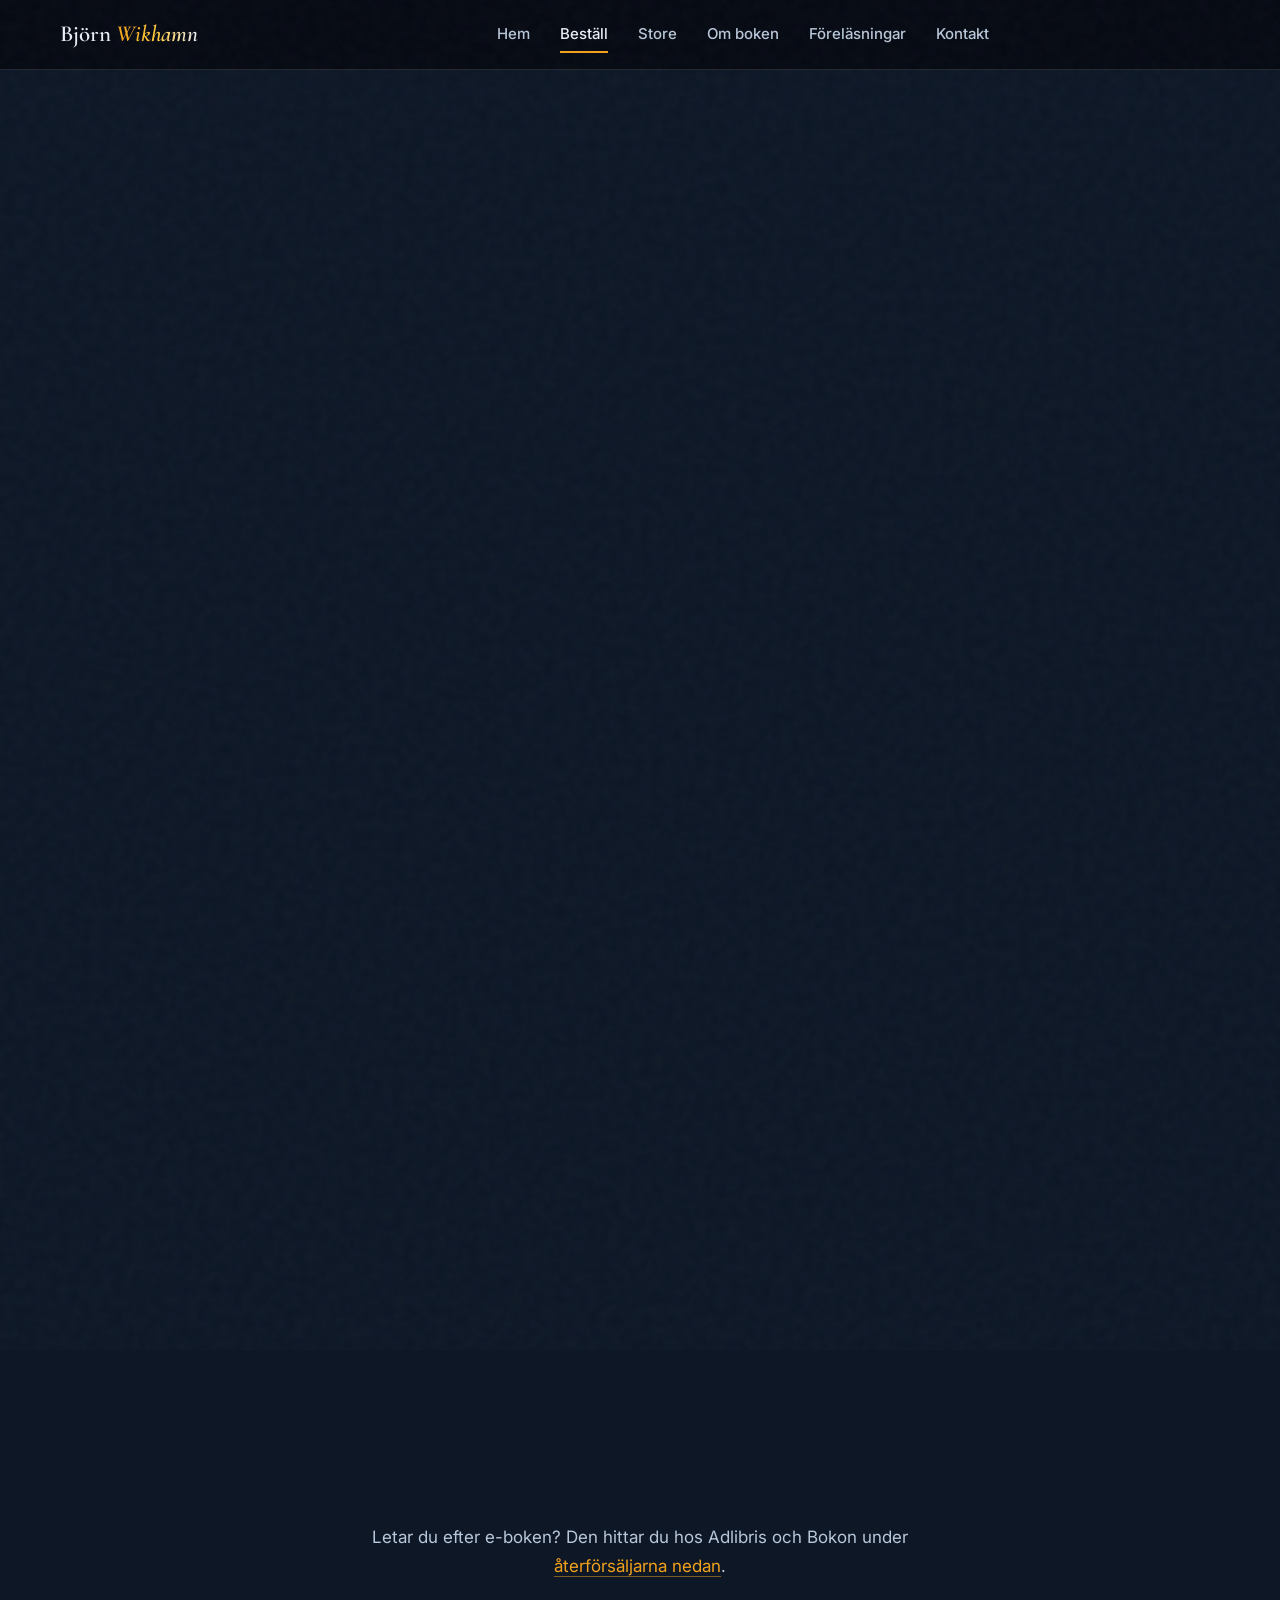
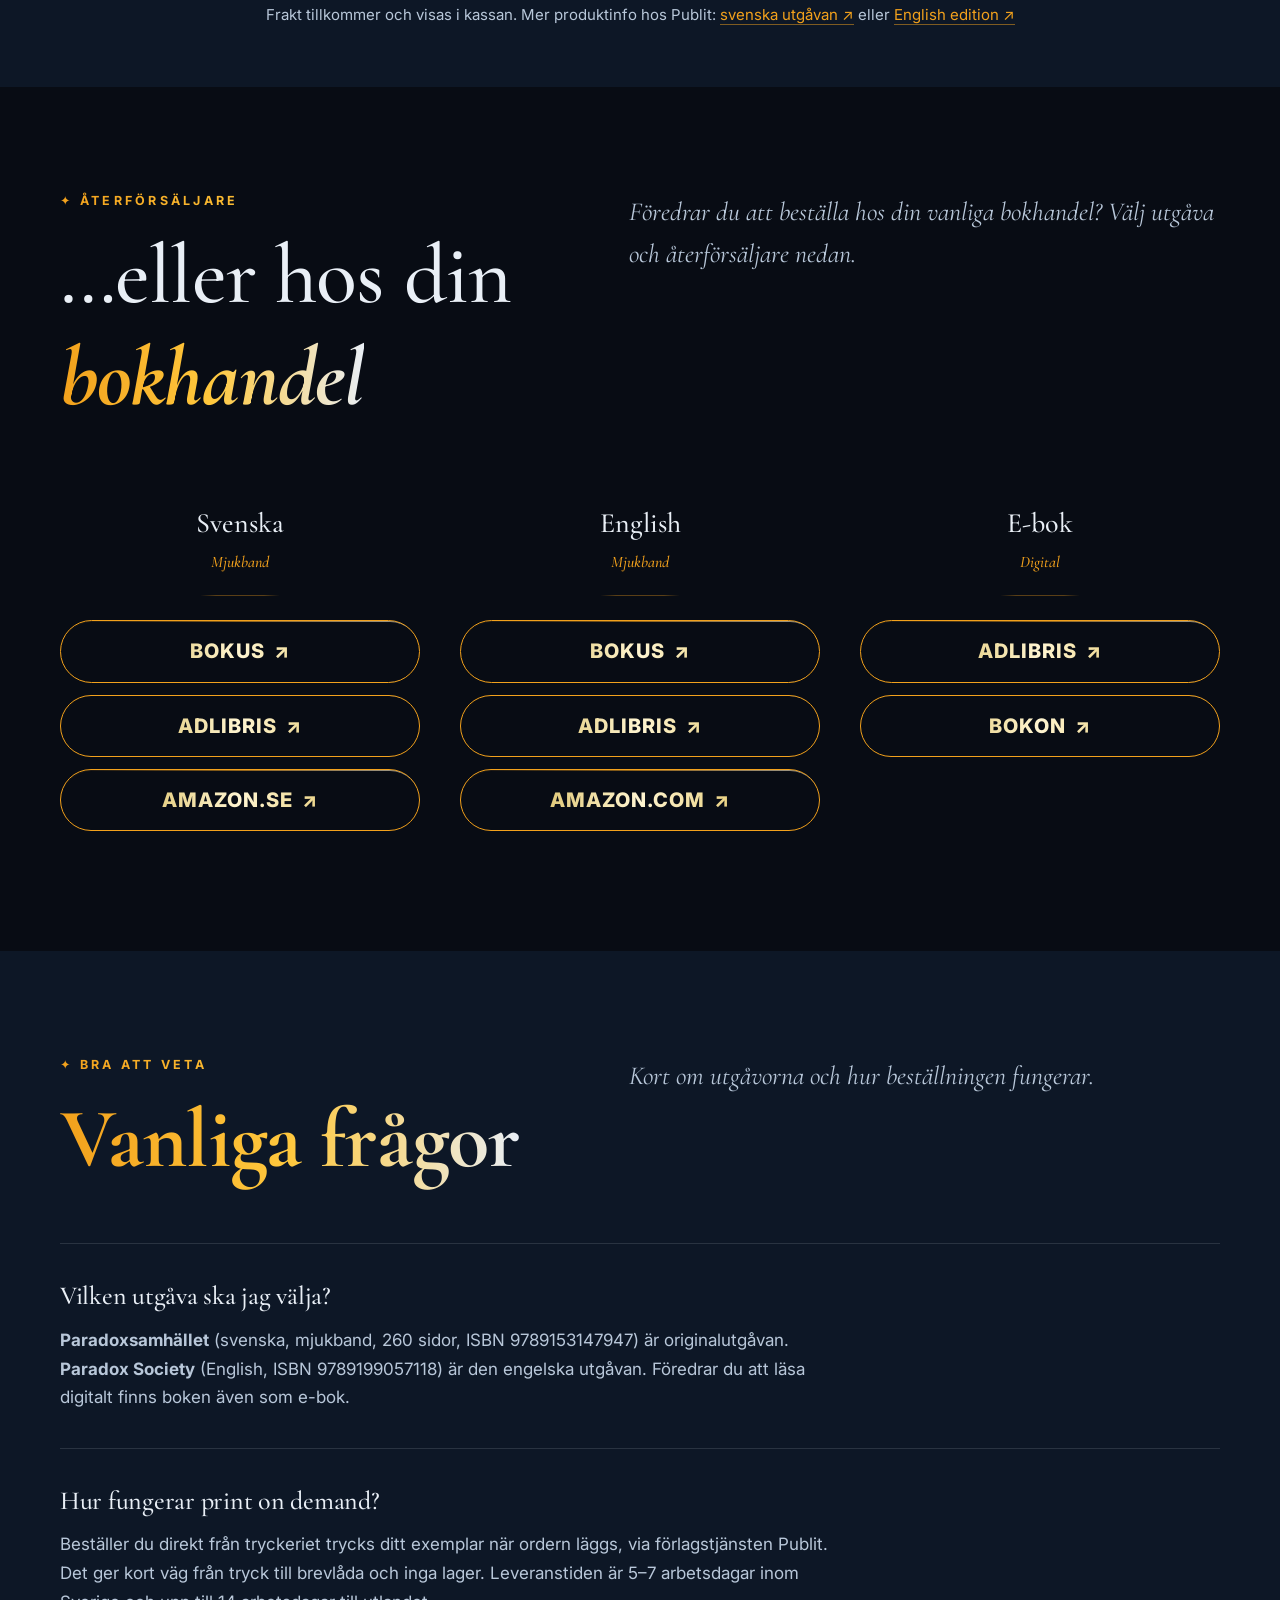
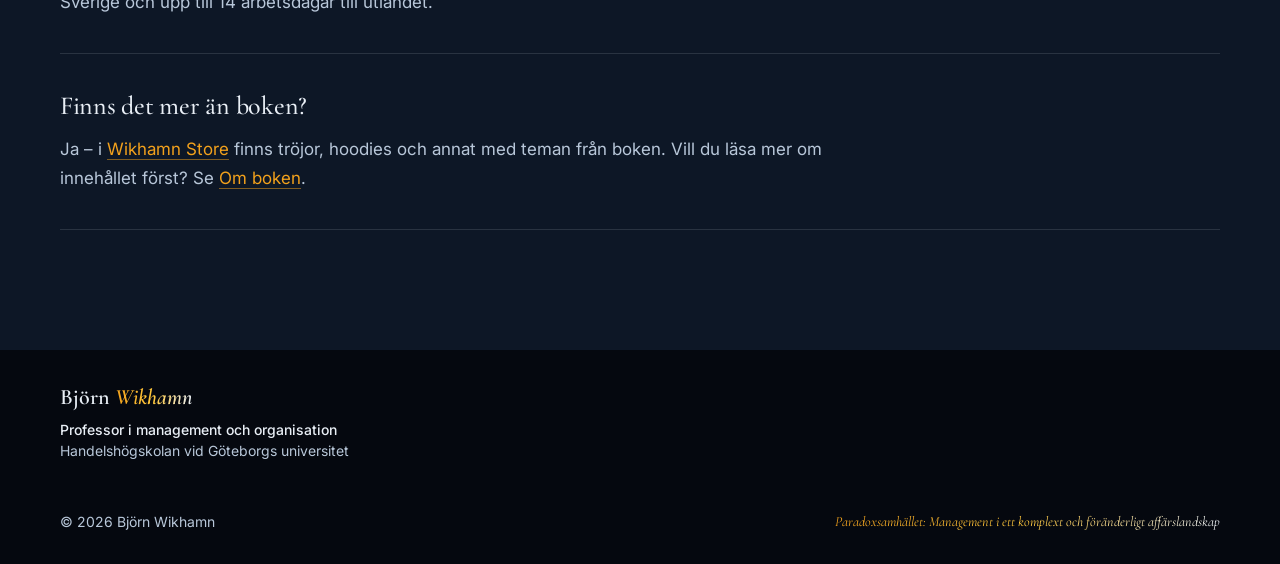
==== bestall/index.html @ 614a76f8 "Lägg till beställningssida med direktköp via Publit Ny sida /bestall/ länkar till Publits kassa för " ====
<!DOCTYPE html>
<html lang="sv">
<head>
<meta charset="UTF-8" />
<meta name="viewport" content="width=device-width, initial-scale=1.0" />
<title>Beställ Paradoxsamhället | Björn Wikhamn</title>
<meta name="description" content="Beställ boken Paradoxsamhället av Björn Wikhamn – direkt från tryckeriet via Publit (print on demand) eller hos Bokus, Adlibris, Amazon och Bokon. Svenska, engelska och e-bok." />
<link rel="canonical" href="https://www.wikhamn.se/bestall/" />

<!-- Open Graph / Facebook -->
<meta property="og:type" content="website" />
<meta property="og:url" content="https://www.wikhamn.se/bestall/" />
<meta property="og:title" content="Beställ Paradoxsamhället — Björn Wikhamn" />
<meta property="og:description" content="Köp boken direkt från tryckeriet eller hos din bokhandel. Svenska, engelska och e-bok." />
<meta property="og:image" content="https://www.wikhamn.se/assets/paradox-cover.jpg" />
<meta property="og:image:alt" content="Omslag till boken Paradoxsamhället av Björn Wikhamn" />

<!-- Twitter -->
<meta name="twitter:card" content="summary_large_image" />
<meta name="twitter:title" content="Beställ Paradoxsamhället — Björn Wikhamn" />
<meta name="twitter:description" content="Köp boken direkt från tryckeriet eller hos din bokhandel." />
<meta name="twitter:image" content="https://www.wikhamn.se/assets/paradox-cover.jpg" />

<link rel="icon" href="../assets/favicon.png" type="image/png" />

<link rel="preconnect" href="https://fonts.googleapis.com" />
<link rel="preconnect" href="https://fonts.gstatic.com" crossorigin />
<link href="https://fonts.googleapis.com/css2?family=Cormorant+Garamond:ital,wght@0,400;0,500;0,600;0,700;1,400;1,500&family=Inter:wght@300;400;500;600;700&family=Playfair+Display:ital,wght@1,500;1,600&display=swap" rel="stylesheet" />
<link rel="stylesheet" href="../style.css" />
<script defer src="https://cloud.umami.is/script.js" data-website-id="0d0568e4-1bd4-48d3-adc8-68556b9bb7c6"></script>
<script type="application/ld+json">
{
  "@context": "https://schema.org",
  "@type": "Book",
  "name": "Paradoxsamhället",
  "alternativeHeadline": "Management i ett komplext och föränderligt affärslandskap",
  "author": { "@type": "Person", "name": "Björn Wikhamn", "url": "https://www.wikhamn.se/" },
  "isbn": "9789153147947",
  "inLanguage": "sv",
  "datePublished": "2025",
  "url": "https://www.wikhamn.se/bestall/",
  "offers": [
    { "@type": "Offer", "url": "https://webshop.publit.com/webshop/5640/9789153147947/paradoxsamhallet-management-i-ett-komplext-och-foranderligt-affarslandskap", "price": "175", "priceCurrency": "SEK", "seller": { "@type": "Organization", "name": "Publit" } },
    { "@type": "Offer", "url": "https://www.bokus.com/bok/9789153147947/paradoxsamhallet-management-i-ett-komplext-och-foranderligt-affarslandskap", "seller": { "@type": "Organization", "name": "Bokus" } },
    { "@type": "Offer", "url": "https://www.adlibris.com/sv/bok/paradoxsamhallet-management-i-ett-komplext-och-foranderligt-affarslandskap-9789153147947", "seller": { "@type": "Organization", "name": "Adlibris" } },
    { "@type": "Offer", "url": "https://www.amazon.se/Paradoxsamh%C3%A4llet-Management-komplext-f%C3%B6r%C3%A4nderligt-aff%C3%A4rslandskap/dp/9153147944", "seller": { "@type": "Organization", "name": "Amazon.se" } }
  ],
  "workExample": {
    "@type": "Book",
    "name": "Paradox Society",
    "isbn": "9789199057118",
    "inLanguage": "en",
    "datePublished": "2025"
  }
}
</script>
</head>
<body>

<nav class="nav">
  <div class="nav-in">
    <a href="/" class="brand">Björn <b>Wikhamn</b></a>
    <div class="menu" id="menu">
      <a href="/">Hem</a>
      <a href="/bestall/" class="active">Beställ</a>
      <a href="https://store.wikhamn.se">Store</a>
      <a href="/#boken">Om boken</a>
      <a href="/#forelasningar">Föreläsningar</a>
      <a href="/#kontakt">Kontakt</a>
    </div>
    <button class="nav-burger" aria-label="Öppna meny"><span></span><span></span><span></span></button>
  </div>
</nav>

<header class="bestall-hero">
  <div class="mouse-glow"></div>
  <div class="wrap">
    <div class="ps-hero-inner">
      <div class="ps-breadcrumb reveal"><a href="/">Hem</a> <span>›</span> <span>Beställ</span></div>
      <h1 class="reveal" style="transition-delay: 0.05s">Beställ <span class="it paradox-effect">Paradoxsamhället</span></h1>
      <p class="lead reveal" style="transition-delay: 0.1s">Boken finns på svenska och engelska, som tryckt bok och e-bok. Beställ direkt från tryckeriet nedan – eller hos din vanliga bokhandel.</p>
    </div>
  </div>
</header>

<section id="publit" class="bestall-publit">
  <div class="mouse-glow"></div>
  <div class="wrap">
    <div class="audience-head reveal">
      <div class="sec-tag">✦ Direkt från tryckeriet</div>
      <h2>Köp <span class="it paradox-effect">direkt</span></h2>
    </div>
    <p class="ps-lead-sub reveal" style="transition-delay: 0.05s">Böckerna trycks vid beställning (print on demand) hos förlagstjänsten Publit. Leverans inom 5–7 arbetsdagar i Sverige, upp till 14 arbetsdagar till utlandet.</p>
    <div class="publit-grid">
      <div class="publit-card reveal" style="transition-delay: 0.1s">
        <img class="publit-cover" src="../assets/paradox-cover-sm.jpg" alt="Omslag till Paradoxsamhället av Björn Wikhamn" loading="lazy" />
        <div class="edition-label">Paradoxsamhället <span>Svenska · Mjukband</span></div>
        <div class="publit-price">175 kr</div>
        <div class="publit-buy">
          <div class="qty-ctrl">
            <span class="qty-label">Antal</span>
            <button type="button" class="qty-btn" data-dir="-1" aria-label="Minska antal">−</button>
            <span class="qty-num" aria-live="polite">1</span>
            <button type="button" class="qty-btn" data-dir="1" aria-label="Öka antal">+</button>
          </div>
          <a class="btn btn-gold publit-checkout" href="https://webshop.publit.com/webshop/5640/checkout?isbn=9789153147947&amount=1" target="_blank" rel="noopener">Köp <span class="ar">↗</span></a>
        </div>
      </div>
      <div class="publit-card reveal" style="transition-delay: 0.15s">
        <img class="publit-cover" src="../assets/paradox-society-cover.jpg" alt="Cover of Paradox Society by Björn Wikhamn" loading="lazy" />
        <div class="edition-label">Paradox Society <span>English · Mjukband</span></div>
        <div class="publit-price">175 kr</div>
        <div class="publit-buy">
          <div class="qty-ctrl">
            <span class="qty-label">Antal</span>
            <button type="button" class="qty-btn" data-dir="-1" aria-label="Minska antal">−</button>
            <span class="qty-num" aria-live="polite">1</span>
            <button type="button" class="qty-btn" data-dir="1" aria-label="Öka antal">+</button>
          </div>
          <a class="btn btn-gold publit-checkout" href="https://webshop.publit.com/webshop/5640/checkout?isbn=9789199057118&amount=1" target="_blank" rel="noopener">Köp <span class="ar">↗</span></a>
        </div>
      </div>
    </div>
    <p class="ps-lead-sub reveal" style="transition-delay: 0.2s; margin: 32px auto 0;">Letar du efter e-boken? Den hittar du hos Adlibris och Bokon under <a href="#store">återförsäljarna nedan</a>.</p>
    <p class="publit-fallback reveal" style="transition-delay: 0.15s">Frakt tillkommer och visas i kassan. Mer produktinfo hos Publit: <a href="https://webshop.publit.com/webshop/5640/9789153147947/paradoxsamhallet-management-i-ett-komplext-och-foranderligt-affarslandskap" target="_blank" rel="noopener">svenska utgåvan ↗</a> eller <a href="https://webshop.publit.com/webshop/5640/9789199057118/paradox-society-management-in-a-complex-and-transformative-business-landscape" target="_blank" rel="noopener">English edition ↗</a></p>
  </div>
</section>

<section id="store" class="store">
  <div class="mouse-glow"></div>
  <div class="wrap">
    <div class="sec-head reveal">
      <div class="sec-title-area">
        <div class="sec-tag">✦ Återförsäljare</div>
        <h2>…eller hos din <span class="it paradox-effect">bokhandel</span></h2>
      </div>
      <div class="copy copy-reveal">
        <p>Föredrar du att beställa hos din vanliga bokhandel? Välj utgåva och återförsäljare nedan.</p>
      </div>
    </div>

    <div class="store-grid">
      <!-- Svenska -->
      <div class="store-col reveal" style="transition-delay: 0.1s">
        <div class="edition-label">Svenska <span>Mjukband</span></div>
        <div class="store-links">
          <a href="https://www.bokus.com/bok/9789153147947/paradoxsamhallet-management-i-ett-komplext-och-foranderligt-affarslandskap" target="_blank" rel="noopener" class="btn btn-ghost">Bokus <span class="ar">↗</span></a>
          <a href="https://www.adlibris.com/sv/bok/paradoxsamhallet-management-i-ett-komplext-och-foranderligt-affarslandskap-9789153147947" target="_blank" rel="noopener" class="btn btn-ghost">Adlibris <span class="ar">↗</span></a>
          <a href="https://www.amazon.se/Paradoxsamh%C3%A4llet-Management-komplext-f%C3%B6r%C3%A4nderligt-aff%C3%A4rslandskap/dp/9153147944" target="_blank" rel="noopener" class="btn btn-ghost">Amazon.se <span class="ar">↗</span></a>
        </div>
      </div>

      <!-- English -->
      <div class="store-col reveal" style="transition-delay: 0.15s">
        <div class="edition-label">English <span>Mjukband</span></div>
        <div class="store-links">
          <a href="https://www.bokus.com/bok/9789199057118/paradox-society-management-in-a-complex-and-transformative-business-landscape" target="_blank" rel="noopener" class="btn btn-ghost">Bokus <span class="ar">↗</span></a>
          <a href="https://www.adlibris.com/sv/bok/paradox-society-management-in-a-complex-and-transformative-business-landscape-9789199057118" target="_blank" rel="noopener" class="btn btn-ghost">Adlibris <span class="ar">↗</span></a>
          <a href="https://www.amazon.com/dp/9199057123" target="_blank" rel="noopener" class="btn btn-ghost">Amazon.com <span class="ar">↗</span></a>
        </div>
      </div>

      <!-- E-bok -->
      <div class="store-col reveal" style="transition-delay: 0.2s">
        <div class="edition-label">E-bok <span>Digital</span></div>
        <div class="store-links">
          <a href="https://www.adlibris.com/sv/bok/paradoxsamhallet-management-i-ett-komplext-och-foranderligt-affarslandskap-9789153147947" target="_blank" rel="noopener" class="btn btn-ghost">Adlibris <span class="ar">↗</span></a>
          <a href="https://bokon.se/ebocker/other/paradoxsamhallet_bjorn-wikhamn/" target="_blank" rel="noopener" class="btn btn-ghost">Bokon <span class="ar">↗</span></a>
        </div>
      </div>
    </div>
  </div>
</section>

<section id="fakta" class="faq bestall-facts">
  <div class="mouse-glow"></div>
  <div class="wrap">
    <div class="sec-head" style="padding-top:0">
      <div class="sec-title-area reveal">
        <div class="sec-tag">✦ Bra att veta</div>
        <h2><span class="paradox-effect">Vanliga frågor</span></h2>
      </div>
      <div class="copy copy-reveal reveal" style="transition-delay: 0.1s"><p>Kort om utgåvorna och hur beställningen fungerar.</p></div>
    </div>
    <div class="faq-list">
      <div class="faq-item reveal" style="transition-delay: 0.05s">
        <h3>Vilken utgåva ska jag välja?</h3>
        <p><strong>Paradoxsamhället</strong> (svenska, mjukband, 260 sidor, ISBN 9789153147947) är originalutgåvan. <strong>Paradox Society</strong> (English, ISBN 9789199057118) är den engelska utgåvan. Föredrar du att läsa digitalt finns boken även som e-bok.</p>
      </div>
      <div class="faq-item reveal" style="transition-delay: 0.1s">
        <h3>Hur fungerar print on demand?</h3>
        <p>Beställer du direkt från tryckeriet trycks ditt exemplar när ordern läggs, via förlagstjänsten Publit. Det ger kort väg från tryck till brevlåda och inga lager. Leveranstiden är 5–7 arbetsdagar inom Sverige och upp till 14 arbetsdagar till utlandet.</p>
      </div>
      <div class="faq-item reveal" style="transition-delay: 0.15s">
        <h3>Finns det mer än boken?</h3>
        <p>Ja – i <a href="https://store.wikhamn.se" target="_blank" rel="noopener">Wikhamn Store</a> finns tröjor, hoodies och annat med teman från boken. Vill du läsa mer om innehållet först? Se <a href="/#boken">Om boken</a>.</p>
      </div>
    </div>
  </div>
</section>

<footer>
  <div class="wrap foot-grid">
    <div class="foot-brand">
      <a href="/" class="brand">Björn <b>Wikhamn</b></a>
      <p>Professor i management och organisation</p>
      <p>Handelshögskolan vid Göteborgs universitet</p>
    </div>
  </div>
  <div class="wrap foot-in">
    <span>© 2026 Björn Wikhamn</span>
    <span class="mid">Paradoxsamhället: Management i ett komplext och föränderligt affärslandskap</span>
  </div>
</footer>
<script src="../script.js"></script>

</body>
</html>
---- style.css ----
:root{
  --bg:#0D1726;
  --bg-2:#13233B;
  --bg-3:#1D3454;
  --cream:#E9EFF6;
  --cream-2:#F1ECDE;
  --muted:#B8C7D9;
  --gold:#F2A11C;
  --amber:#E78A2A;
  --yellow:#FFC83D;
  --line:rgba(233,239,246,.13);
  --serif:"Cormorant Garamond",serif;
  --display:"Playfair Display", serif;
  --sans:"Inter",system-ui,sans-serif;
}
*{margin:0;padding:0;box-sizing:border-box}
html{scroll-behavior:smooth;overflow-x:hidden}
body{background:var(--bg);color:var(--cream);font-family:var(--sans);font-size:18px;line-height:1.62;-webkit-font-smoothing:antialiased;overflow-x:hidden;position:relative;width:100%}

/* Global Grain/Noise Overlay */
body::after {
  content: "";
  position: fixed;
  top: -50%;
  left: -50%;
  width: 200%;
  height: 200%;
  z-index: 9999; /* Ligger över allt annat */
  pointer-events: none; /* Tillåter klick igenom filtret */
  opacity: 0.035; /* Extremt subtilt - justera vid behov */
  background-image: url("data:image/svg+xml,%3Csvg viewBox='0 0 256 256' xmlns='http://www.w3.org/2000/svg'%3E%3Cfilter id='noiseFilter'%3E%3CfeTurbulence type='fractalNoise' baseFrequency='0.65' numOctaves='3' stitchTiles='stitch'/%3E%3C/filter%3E%3Crect width='100%25' height='100%25' filter='url(%23noiseFilter)'/%3E%3C/svg%3E");
  animation: grain-jitter 1s steps(6) infinite;
}

@keyframes grain-jitter {
  0%, 100% { transform: translate(0, 0); }
  10% { transform: translate(-1%, -2%); }
  30% { transform: translate(2%, -1%); }
  50% { transform: translate(-2%, 2%); }
  70% { transform: translate(1%, 1%); }
  90% { transform: translate(-1%, -1%); }
}

img{display:block;max-width:100%;height:auto;image-rendering:-webkit-optimize-contrast}
a{color:inherit;text-decoration:none}
.wrap{max-width:1240px;margin:0 auto;padding:0 40px}
.eyebrow{font-size:12.5px;letter-spacing:.26em;text-transform:uppercase;font-weight:600;color:var(--gold);display:flex;align-items:center;gap:15px;animation:eyebrow-pulse 4s ease-in-out infinite, paradox-shimmer 8s linear infinite;background:linear-gradient(90deg,var(--gold),var(--yellow),var(--cream),var(--yellow),var(--gold));background-size:200% auto;-webkit-background-clip:text;-webkit-text-fill-color:transparent}
.eyebrow::before{content:"";width:38px;height:1.5px;background:var(--gold)}
h1,h2,h3{font-family:var(--serif);font-weight:500;line-height:1.2;letter-spacing:-.01em}
.it{font-style:italic;color:var(--gold);background:linear-gradient(90deg,var(--gold),var(--yellow),var(--cream),var(--yellow),var(--gold));background-size:200% auto;-webkit-background-clip:text;-webkit-text-fill-color:transparent;animation:paradox-shimmer 8s linear infinite}

.nav{position:fixed;top:0;left:0;right:0;z-index:50;background:rgba(5,8,15,0.8);backdrop-filter:blur(16px);border-bottom:1px solid var(--line)}
.nav-in{max-width:1240px;margin:0 auto;padding:16px 40px;display:grid;grid-template-columns:2fr auto 1fr;align-items:center;gap:24px}
.brand{font-family:var(--serif);font-size:23px;font-weight:600;letter-spacing:0;white-space:nowrap;color:var(--cream)}
.brand b{color:var(--gold);font-weight:600;font-style:italic;background:linear-gradient(90deg,var(--gold),var(--yellow),var(--cream),var(--yellow),var(--gold));background-size:200% auto;-webkit-background-clip:text;-webkit-text-fill-color:transparent;animation:paradox-shimmer 8s linear infinite}
.menu{display:flex;gap:30px;font-size:15px;font-weight:500;color:var(--muted)}
.menu a{position:relative;padding:4px 0;transition:color .2s;white-space:nowrap}
.menu a::after{content:"";position:absolute;left:0;bottom:-2px;width:0;height:1.5px;background:var(--gold);transition:width .25s}
.menu a:hover{color:var(--cream)}.menu a:hover::after{width:100%}
.btn{display:inline-flex;align-items:center;gap:9px;font-family:var(--sans);font-weight:600;font-size:15px;border-radius:100px;padding:12px 22px;cursor:pointer;border:1.5px solid transparent;transition:transform .18s,background .2s,color .2s,box-shadow .2s;white-space:nowrap;position:relative}
.btn::after {
  content: "";
  position: absolute;
  inset: -1.5px;
  border-radius: inherit;
  padding: 1.5px;
  background: linear-gradient(90deg, transparent, var(--gold), #FEFCE8, var(--gold), transparent);
  background-size: 200% 100%;
  -webkit-mask: linear-gradient(#fff 0 0) content-box, linear-gradient(#fff 0 0);
  mask: linear-gradient(#fff 0 0) content-box, linear-gradient(#fff 0 0);
  -webkit-mask-composite: xor;
  mask-composite: exclude;
  animation: paradox-shimmer 4s linear infinite;
  pointer-events: none;
  opacity: 0.6;
  transition: opacity 0.3s ease;
}
.btn:hover::after {
  opacity: 1;
  animation: paradox-shimmer 4s linear infinite, border-glow-pulse 2s ease-in-out infinite;
}
.btn .ar{transition:transform .2s}.btn:hover .ar{transform:translate(2px,-2px)}
.btn-gold{background:linear-gradient(90deg, var(--yellow), #FFF5D1, var(--yellow));background-size:200% auto;animation:paradox-shimmer 3s linear infinite;color:#1a1206;box-shadow:0 8px 26px -8px rgba(242,161,28,.55)}
.btn-gold:hover{transform:translateY(-2px)}
.btn-ghost{background:transparent;color:var(--cream);border-color:var(--line)}
.btn-ghost:hover{border-color:var(--gold);color:var(--gold)}
.btn-dark{background:var(--bg);color:var(--cream)}
.btn-dark:hover{background:#000}
.nav .btn{padding:11px 20px}

/* MOUSE EFFECTS */
.mouse-glow {
  position: absolute;
  width: 600px;
  height: 600px;
  background: radial-gradient(circle, rgba(242, 161, 28, 0.12) 0%, rgba(242, 161, 28, 0) 70%);
  border-radius: 50%;
  pointer-events: none;
  z-index: 1;
  filter: blur(40px);
  opacity: 0;
  transition: opacity 0.5s ease;
  transform: translate(-50%, -50%);
}

/* Golden Particles (Point 6) */
.hero-particles, .marq-particles {
  position: absolute;
  inset: 0;
  pointer-events: none;
  z-index: 1; /* Höj upp dem från botten */
  overflow: hidden;
}

.particle {
  position: absolute;
  background: var(--gold);
  border-radius: 50%;
  filter: blur(1.5px);
  opacity: 0;
  animation: particle-float linear infinite;
  box-shadow: 0 0 10px var(--gold); /* Ger dem en egen glöd */
  translate: calc(var(--mx, 0) * -40px * var(--depth, 1)) calc(var(--my, 0) * -40px * var(--depth, 1));
  transition: translate 0.5s cubic-bezier(0.23, 1, 0.32, 1);
}

@keyframes particle-float {
  0% { transform: translate(0, 0); opacity: 0; }
  20% { opacity: 0.45; } /* Mer synliga */
  80% { opacity: 0.45; }
  100% { transform: translate(var(--moveX), var(--moveY)); opacity: 0; }
}

.hero{padding-top:100px;position:relative;overflow:hidden}
.hero::before{content:"";position:absolute;top:-10%;right:-6%;width:760px;height:760px;background:radial-gradient(circle,rgba(242,161,28,.22),rgba(242,161,28,0) 62%);pointer-events:none}
.hero-grid{position:relative;display:grid;grid-template-columns:1.15fr 0.85fr;gap:80px;align-items:center;z-index:2}
.hero h1{font-size:clamp(64px,9vw,130px);margin:20px 0 0;letter-spacing:-.03em;line-height:0.92}
.hero h1 .l2{display:block}
.lead{font-size:clamp(22px,2.3vw,28px);line-height:1.4;max-width:32ch;margin-top:32px;color:var(--cream);font-weight:400}
.bio{margin-top:28px;max-width:48ch;color:var(--muted);font-size:17px}
.cta-row{display:flex;gap:14px;flex-wrap:wrap;margin-top:34px}
.hero-art{position:relative;display:flex;justify-content:center;will-change:transform}
.cover-stage{position:relative;width:min(100%,400px);will-change:transform}
.cover-stage::before {
  content: "";
  position: absolute;
  inset: -2px;
  padding: 2px;
  border-radius: 9px;
  background: linear-gradient(90deg, var(--gold), var(--yellow), #FFF5D1, var(--yellow), var(--gold));
  background-size: 200% auto;
  -webkit-mask: linear-gradient(#fff 0 0) content-box, linear-gradient(#fff 0 0);
  mask: linear-gradient(#fff 0 0) content-box, linear-gradient(#fff 0 0);
  -webkit-mask-composite: xor;
  mask-composite: exclude;
  animation: paradox-shimmer 4s linear infinite;
  filter: drop-shadow(0 0 10px rgba(242, 161, 28, 0.4));
  z-index: 2;
  pointer-events: none;
}
.cover-stage img { aspect-ratio: 2/3; object-fit: cover; }
.cover-stage::after{content:"";position:absolute;inset:8% 6% -6% 6%;background:radial-gradient(ellipse,rgba(255,170,40,.5),transparent 70%);filter:blur(34px);z-index:0}
.cover-stage img{position:relative;z-index:1;border-radius:7px;box-shadow:0 50px 90px -34px rgba(0,0,0,.8),0 0 0 1px rgba(255,200,90,.18)}

/* Lägg till en ljus-svepning på hovring */
.cover-stage:hover::before {
  opacity: 0.8 !important;
  filter: drop-shadow(0 0 5px var(--gold)) brightness(1.5);
  transition: all 0.3s ease;
}

/* MARQUEE */
.marq {
  background: transparent;
  overflow: hidden;
  padding: 80px 0;
  cursor: default;
  display: flex;
  flex-direction: column;
  gap: 10px;
  transform: skewY(-2deg);
  transition: transform 0.6s cubic-bezier(0.23, 1, 0.32, 1);
  -webkit-mask-image: linear-gradient(to right, transparent, black 15%, black 85%, transparent);
  mask-image: linear-gradient(to right, transparent, black 15%, black 85%, transparent);
  position: relative;
}
.marq:hover { transform: skewY(-1deg) scale(1.02); }
.marq-row {
  display: flex;
  overflow: hidden;
  position: relative;
  z-index: 2;
}
.marq-track {
  display: flex;
  white-space: nowrap;
  animation: scroll 120s linear infinite;
  width: max-content;
  will-change: transform;
}
.row-solid { 
  filter: blur(2px);
  transition: all 0.8s ease;
}
.marq:hover .row-solid { filter: blur(0); }
.row-outline .marq-track { 
  animation-direction: reverse;
  animation-duration: 90s;
  transition: all 0.8s ease;
}
.row-outline .marq-track span {
  font-family: var(--sans);
  font-weight: 800;
  text-transform: uppercase;
  font-style: normal;
  font-size: clamp(20px, 3.5vw, 42px);
  letter-spacing: 0.35em;
}
.marq-track span {
  font-family: var(--display);
  font-style: italic;
  font-weight: 500;
  font-size: clamp(30px, 6vw, 74px);
  text-transform: none;
  letter-spacing: -0.01em;
  display: inline-flex;
  align-items: center;
  gap: 60px;
  padding-right: 60px;
  line-height: 1;
  background: linear-gradient(90deg, var(--gold), var(--yellow), var(--cream), var(--yellow), var(--gold));
  background-size: 200% auto;
  -webkit-background-clip: text;
  background-clip: text;
  -webkit-text-fill-color: transparent;
  animation: paradox-shimmer 8s linear infinite;
  opacity: 0.25;
  transition: opacity 0.8s ease;
}
.marq:hover .marq-track span { opacity: 0.6; }
@keyframes scroll{to{transform:translateX(-50%)}}

/* SECTIONS */
#boken .wrap, #forelasningar .wrap, #sagt .wrap, #kontakt .wrap { position: relative; z-index: 2; }
#boken{position:relative;overflow:hidden;padding-bottom:104px}
.sec-head{display:grid;grid-template-columns:1fr 1.15fr;gap:56px;align-items:start;padding:104px 0 0}
.sec-tag{font-size:12.5px;letter-spacing:.26em;text-transform:uppercase;font-weight:700;color:var(--gold);display:flex;align-items:center;gap:10px;background:linear-gradient(90deg,var(--gold),var(--yellow),var(--cream),var(--yellow),var(--gold));background-size:200% auto;-webkit-background-clip:text;-webkit-text-fill-color:transparent;animation:paradox-shimmer 8s linear infinite}
.sec-head h2{font-size:clamp(54px,6.6vw,96px);margin-top:14px;padding-bottom:0.15em}
.nowrap-h2{white-space:nowrap;font-size:clamp(38px,8.5vw,96px)}
.copy p{margin-bottom:18px;color:var(--muted);font-size:19px}
.copy-reveal {
  font-family: var(--serif);
  font-style: italic;
}
.copy-reveal p {
  font-size: 26px;
}
#kontakt .copy-reveal p {
  font-size: 23px;
}
p.intro-text {
  font-family: var(--serif);
  font-style: italic;
  font-size: 29px;
  color: var(--cream);
  line-height: 1.4;
  margin-bottom: 32px;
}
.copy b{color:var(--cream);font-weight:600}

h2.copy-h2{font-size:clamp(19px,2.2vw,26px);font-weight:500;color:var(--cream);margin:36px 0 10px;letter-spacing:-.01em}
.copy-list{list-style:none;padding:0;margin:0 0 24px}
.copy-list li{position:relative;padding:7px 0 7px 22px;color:var(--muted);font-size:17px;line-height:1.65}
.copy-list li::before{content:"—";position:absolute;left:0;color:var(--gold)}

.def-box{border-left:3px solid var(--gold);padding:24px 28px;background:var(--bg-2);border-radius:0 8px 8px 0;margin-bottom:8px}
.def-box .def-q{font-family:var(--sans);font-size:12px;font-weight:700;letter-spacing:.2em;text-transform:uppercase;color:var(--gold);margin-bottom:12px}
.def-box p:last-child{font-size:17px;color:var(--cream);line-height:1.7}

/* PARADOXSAMHALLET PAGE */
.ps-hero-inner{text-align:center;max-width:800px;margin:0 auto;position:relative;z-index:2;padding:40px 0 20px}
.ps-hero-inner .eyebrow{justify-content:center}
.ps-hero-inner .eyebrow::before{display:none}
.ps-hero-inner h1{font-size:clamp(64px,9vw,110px)}
.ps-hero-inner .lead{max-width:660px;margin:0 auto}
.ps-breadcrumb{display:flex;align-items:center;gap:8px;justify-content:center;font-size:14px;color:var(--muted);margin-bottom:32px}
.ps-breadcrumb a{color:var(--muted);text-decoration:none;transition:color .2s}
.ps-breadcrumb a:hover{color:var(--cream)}
.ps-breadcrumb span:last-child{color:var(--gold)}
.ps-content{padding:80px 0}
.ps-content .def-box{max-width:800px;margin:0 auto 56px}
.ps-prose{max-width:800px;margin:0 auto}
.ps-prose h2{font-family:var(--serif);font-size:clamp(26px,3.2vw,38px);font-weight:500;color:var(--cream);margin:0 0 20px;letter-spacing:-.01em}
.ps-prose p{color:var(--muted);font-size:17px;line-height:1.7;margin-bottom:16px}
.ps-paradoxes{padding:80px 0;border-top:1px solid var(--line)}
.ps-lead-sub{text-align:center;color:var(--muted);font-size:17px;line-height:1.7;max-width:600px;margin:-32px auto 56px}
.ps-back{text-align:center;padding-top:56px;border-top:1px solid var(--line);margin-top:56px}
.ps-back p{color:var(--muted);font-size:15px;margin-bottom:20px}
.ps-buy{padding-bottom:120px}

/* AUDIENCE SECTION */
.audience{padding:96px 0;border-top:1px solid var(--line)}
.audience-head{text-align:center;margin-bottom:60px}
.audience-head .sec-tag{justify-content:center}
.audience-head h2{font-size:clamp(38px,5.5vw,72px);margin-top:14px}
.aud-grid{display:grid;grid-template-columns:repeat(3,1fr);gap:28px}
.aud-card{background:rgba(19,35,59,0.4);border:1px solid var(--line);border-radius:20px;padding:42px 36px;display:flex;flex-direction:column;gap:14px;transition:border-color .3s}
.aud-card:hover{border-color:rgba(242,161,28,0.35)}
.aud-num{font-family:var(--serif);font-size:52px;font-weight:500;color:rgba(242,161,28,0.2);line-height:1;letter-spacing:-.02em}
.aud-card h3{font-family:var(--serif);font-size:clamp(20px,2.2vw,26px);font-weight:500;color:var(--cream)}
.aud-card p{color:var(--muted);font-size:17px;line-height:1.7}

.themes{display:block;padding:0 0 60px}
.themes-subtitle {
  font-family: var(--serif);
  font-size: clamp(32px, 5vw, 44px);
  text-transform: none;
  letter-spacing: -0.01em;
  color: var(--cream);
  margin-top: 60px;
  margin-bottom: 48px;
  opacity: 1;
  text-align: center;
  font-weight: 500;
}
.theme-list {
  display: grid;
  grid-template-columns: repeat(3, 1fr);
  gap: 32px;
  margin-bottom: 60px;
}
.book-panel{position:relative;display:flex;justify-content:flex-start}
.book-panel::before{display:none}
.book-panel img{position:relative;width:85%;border-radius:12px;box-shadow:0 20px 50px -15px rgba(0,0,0,0.6)}
.theme {
  background: rgba(19, 35, 59, 0.6);
  backdrop-filter: blur(12px);
  -webkit-backdrop-filter: blur(12px);
  border: 1px solid var(--line);
  border-radius: 20px;
  padding: 50px 35px;
  transition: all 0.5s cubic-bezier(0.23, 1, 0.32, 1);
  display: flex;
  flex-direction: column;
  gap: 20px;
  position: relative;
}
.theme:hover {
  transform: translateY(-12px);
  background: rgba(8, 15, 26, 0.85);
  border-color: rgba(242, 161, 28, 0.3);
  box-shadow: 0 40px 80px -20px rgba(0,0,0,0.6);
}
.theme::after {
  content: "";
  position: absolute;
  inset: -1px;
  border-radius: inherit;
  padding: 1px;
  background: linear-gradient(90deg, transparent, var(--gold), transparent);
  background-size: 200% 100%;
  -webkit-mask: linear-gradient(#fff 0 0) content-box, linear-gradient(#fff 0 0);
  mask: linear-gradient(#fff 0 0) content-box, linear-gradient(#fff 0 0);
  -webkit-mask-composite: xor;
  mask-composite: exclude;
  animation: paradox-shimmer 6s linear infinite;
  pointer-events: none;
  opacity: 0.8;
  transition: background 0.5s ease;
}
.theme:hover::after {
  background: linear-gradient(90deg, var(--gold), #FEFCE8, var(--gold));
  background-size: 200% 100%;
  opacity: 1;
}
.theme h3 {
  font-size: 27px;
  font-weight: 500;
  color: var(--cream);
  line-height: 1.2;
}
.theme h3 .it {
  background: none;
  -webkit-text-fill-color: var(--gold);
  animation: none;
}
.theme p {
  color: var(--muted);
  font-size: 15.5px;
  line-height: 1.7;
  margin: 0;
}

.themes-footer {
  text-align: center;
  font-family: var(--serif);
  font-size: clamp(26px, 4vw, 38px);
  color: var(--muted);
  margin-top: 60px;
  font-weight: 400;
  letter-spacing: -0.01em;
  font-style: italic;
  opacity: 0.8;
  text-shadow: 0 2px 10px rgba(0, 0, 0, 0.5);
}
.readmore{display:inline-flex;align-items:center;gap:10px;margin-top:6px;font-weight:600;color:var(--gold);border-bottom:1.5px solid var(--gold);padding-bottom:3px;background:linear-gradient(90deg,var(--gold),var(--yellow),var(--cream),var(--yellow),var(--gold));background-size:200% auto;-webkit-background-clip:text;-webkit-text-fill-color:transparent;animation:paradox-shimmer 8s linear infinite}
.readmore .ar{transition:transform .2s}.readmore:hover .ar{transform:translate(3px,-3px)}

/* STORE SECTION */
.store {
  padding-bottom: 120px;
  position: relative;
  background: #080C14;
  overflow: hidden;
}
.store-col img {
  width: 100%;
  max-width: 260px;
  margin: 0 auto;
  border-radius: 6px;
  box-shadow: 0 15px 35px rgba(0,0,0,0.5);
}
.store-grid {
  display: grid;
  grid-template-columns: repeat(3, 1fr);
  gap: 40px;
  margin-top: 60px;
  will-change: transform;
}
.store-col {
  display: flex;
  flex-direction: column;
  gap: 24px;
}
.edition-label {
  font-family: var(--serif);
  font-size: 28px;
  color: var(--cream);
  font-weight: 500;
  text-align: center;
  position: relative;
  padding-bottom: 20px;
}
.edition-label::after {
  content: "";
  position: absolute;
  bottom: 0;
  left: 50%;
  transform: translateX(-50%);
  width: 80px;
  height: 1px;
  background: var(--gold);
  opacity: 0.35;
  -webkit-mask-image: linear-gradient(to right, transparent, black 20%, black 80%, transparent);
  mask-image: linear-gradient(to right, transparent, black 20%, black 80%, transparent);
}
.edition-label span {
  display: block;
  font-size: 16px;
  font-style: italic;
  color: var(--gold);
  margin-top: 4px;
}
.store-links {
  display: flex;
  flex-direction: column;
  gap: 12px;
}
.store-links .btn {
  justify-content: center;
  width: 100%;
  padding: 14px 24px;
  border: 1px solid var(--gold);
  background: linear-gradient(90deg, #C5A028, #FFF5D1, #D4AF37, #FFF5D1, #C5A028);
  background-size: 200% auto;
  -webkit-background-clip: text;
  background-clip: text;
  -webkit-text-fill-color: transparent;
  animation: paradox-shimmer 12s linear infinite;
  font-size: 20px;
  font-weight: 800;
  text-transform: uppercase;
  letter-spacing: 0.05em;
  transition: all 0.3s cubic-bezier(0.23, 1, 0.32, 1);
  overflow: hidden;
}

.store-links .btn:hover {
  background: rgba(242, 161, 28, 0.12);
  -webkit-text-fill-color: #fff;
  color: #fff;
  border-color: var(--gold);
  transform: translateY(-6px);
  box-shadow: 0 20px 40px -10px rgba(242, 161, 28, 0.6), 0 0 25px rgba(242, 161, 28, 0.4);
  animation: paradox-shimmer 12s linear infinite, store-glow-pulse 2s ease-in-out infinite;
}

.store-links .btn::before {
  content: "";
  position: absolute;
  top: 0;
  left: -150%;
  width: 100%;
  height: 100%;
  background: linear-gradient(90deg, transparent, rgba(255, 255, 255, 0.2), transparent);
  transform: skewX(-20deg);
  animation: tag-shine 6s infinite;
  pointer-events: none;
  display: block;
}

/* OM BJÖRN — light break section */
.blue-glow {
  background: radial-gradient(circle, rgba(13, 23, 38, 0.25) 0%, rgba(13, 23, 38, 0) 80%) !important;
}
.bjorn {
  background: 
    url("data:image/svg+xml,%3Csvg viewBox='0 0 200 200' xmlns='http://www.w3.org/2000/svg'%3E%3Cfilter id='noiseFilter'%3E%3CfeTurbulence type='fractalNoise' baseFrequency='0.85' numOctaves='4' stitchTiles='stitch'/%3E%3C/filter%3E%3Crect width='100%25' height='100%25' filter='url(%23noiseFilter)'/%3E%3C/svg%3E"),
    linear-gradient(135deg, var(--cream-2) 10%, #BDB294 100%);
  background-blend-mode: soft-light;
  color: #19212E;
  position: relative;
  overflow: hidden;
}
.bjorn-grid{display:grid;grid-template-columns:.85fr 1.15fr;gap:64px;align-items:start;padding:96px 0}
.bjorn-grid{display:grid;grid-template-columns:.85fr 1.15fr;gap:40px;align-items:start;padding:96px 0}
.bjorn-photo{position:relative}
.bjorn-photo img{border-radius:12px;width:100%;box-shadow:0 30px 60px -20px rgba(0,0,0,0.2), 0 0 0 1px rgba(0,0,0,0.05)}
.bjorn-photo .tag {
  position: absolute;
  left: 24px;
  bottom: 24px;
  padding: 10px 22px;
  border-radius: 8px;
  font-size: 13px;
  font-weight: 800;
  letter-spacing: 0.2em;
  text-transform: uppercase;
  border: 1px solid rgba(242, 161, 28, 0.6);
  color: var(--gold);
  background: rgba(13, 23, 38, 0.9);
  backdrop-filter: blur(12px);
  -webkit-backdrop-filter: blur(12px);
  animation: text-glimmer 4s ease-in-out infinite;
  z-index: 10;
  transition: all 0.5s cubic-bezier(0.23, 1, 0.32, 1);
  box-shadow: 0 10px 30px rgba(0, 0, 0, 0.4);
  overflow: hidden;
}
.bjorn-photo .tag::before { display: none; }

.bjorn-photo .tag::after {
  content: "";
  position: absolute;
  top: 0;
  left: -150%;
  width: 100%;
  height: 100%;
  background: linear-gradient(90deg, transparent, rgba(255, 255, 255, 0.2), transparent);
  transform: skewX(-20deg);
  animation: tag-shine 6s infinite;
  pointer-events: none;
}

@keyframes tag-shine {
  0% { left: -150%; }
  20% { left: 150%; }
  100% { left: 150%; }
}
.bjorn-photo .tag:hover {
  transform: translateY(-8px) scale(1.05);
  border-color: var(--gold);
  box-shadow: 0 20px 50px rgba(242, 161, 28, 0.3);
}
.bjorn .sec-tag{color:#000;background:linear-gradient(90deg,#000,#444,#000);background-size:200% auto;-webkit-background-clip:text;-webkit-text-fill-color:transparent;animation:paradox-shimmer 8s linear infinite}
.bjorn h2{font-size:clamp(50px,6vw,86px);margin:14px 0 26px;color:#000}
.bjorn h2 .it{color:#000;font-weight:700;background:none;-webkit-text-fill-color:#000}
.bjorn h2 .it{font-weight:700;background-image:linear-gradient(90deg, #000, #444, #888, #444, #000);background-size:200% auto;-webkit-background-clip:text;-webkit-text-fill-color:transparent;animation:paradox-shimmer 10s linear infinite}
.bjorn-bio-text {
  position: relative;
  padding-left: 40px;
}
.bjorn-bio-text::before {
  content: "";
  position: absolute;
  left: 0;
  top: 0;
  bottom: 0;
  width: 4px;
  background: linear-gradient(to bottom, rgba(231, 138, 42, 0.1), var(--gold), #fff, var(--gold), rgba(231, 138, 42, 0.1));
  background-size: 100% 200%;
  animation: shimmer-v 8s linear infinite;
  border-radius: 2px;
}
.bjorn p {
  color: #2A3341;
  max-width: 58ch;
  font-size: 18.5px;
  margin-bottom: 24px;
  line-height: 1.8;
}
.bjorn .bjorn-lead {
  font-family: var(--serif);
  font-style: italic;
  font-size: 28px;
  color: #19212E;
  line-height: 1.5;
  margin-bottom: 32px;
  letter-spacing: -0.01em;
}
.bjorn-name {
  display: inline-block;
  background: var(--bg);
  padding: 2px 10px;
  border-radius: 8px;
  font-family: var(--serif);
  font-weight: 700;
  font-size: 1em;
  color: #fff !important;
  letter-spacing: -0.02em;
  font-style: normal;
}
.bjorn-name .it {
  color: var(--gold) !important;
  font-weight: 700;
  font-style: italic;
}

/* Creative Marker Effect for the Light Section */
.bjorn .action-emphasis {
  background-image: linear-gradient(90deg, #333333, #888888, #333333, #888888, #333333);
  background-size: 200% auto;
  -webkit-background-clip: text;
  -webkit-text-fill-color: transparent;
  font-weight: 700;
  animation: paradox-shimmer 12s linear infinite;
  filter: drop-shadow(0 1px 1px rgba(0,0,0,0.08));
}

.bjorn .action-emphasis:hover {
  background: none; /* Nollställer bakgrundsfärgen från den generella regeln */
  background-image: linear-gradient(90deg, #333333, #888888, #333333, #888888, #333333);
  background-size: 200% auto;
  -webkit-background-clip: text;
  -webkit-text-fill-color: transparent;
  filter: drop-shadow(0 1px 1px rgba(0,0,0,0.08));
  text-shadow: none;
}

.bjorn .matix-link {
  transition: border-color 0.3s ease;
  border-bottom: 3px solid transparent;
  padding-bottom: 1px;
}

.bjorn .matix-link:hover {
  border-bottom-color: var(--gold);
}

@keyframes letter-breathe {
  0%, 100% { letter-spacing: -0.01em; }
  50% { letter-spacing: 0.02em; }
}

@keyframes shimmer-v {
  0% { background-position: 0 0; }
  100% { background-position: 0 200%; }
}
.bjorn .copy b{color:#1B1813}
.qs{margin-top:32px;display:flex;flex-direction:column;gap:2px}
.q{font-family:var(--serif);font-style:italic;font-size:clamp(21px,2.4vw,28px);line-height:1.3;color:#243041;padding:15px 0 15px 26px;border-left:2px solid var(--amber)}

/* FÖRELÄSNINGAR — dark */
.lect{padding:104px 0;position:relative;overflow:hidden}
@media (min-width: 901px) {
  #forelasningar .sec-head {
    grid-template-columns: repeat(4, 1fr);
    gap: 18px;
  }
  #forelasningar .sec-title-area {
    grid-column: span 2;
  }
  #forelasningar .copy {
    grid-column: 3 / 4;
    grid-column: 3 / 5;
  }
}
.lect-grid{display:grid;grid-template-columns:repeat(4,1fr);gap:18px;margin-top:50px}
.lcard {
  position: relative;
  background: rgba(19, 35, 59, 0.6);
  backdrop-filter: blur(12px);
  -webkit-backdrop-filter: blur(12px);
  border: 1px solid var(--line);
  border-radius: 14px;
  padding: 32px 30px;
  transition: all 0.5s cubic-bezier(0.23, 1, 0.32, 1);
}
.lcard:hover {
  transform: translateY(-12px);
  background: rgba(8, 15, 26, 0.85);
  border-color: rgba(242, 161, 28, 0.3);
  box-shadow: 0 40px 80px -20px rgba(0,0,0,0.6);
}
.lcard::after {
  content: "";
  position: absolute;
  inset: -1px;
  border-radius: inherit;
  padding: 1px;
  background: linear-gradient(90deg, transparent, var(--gold), transparent);
  background-size: 200% 100%;
  -webkit-mask: linear-gradient(#fff 0 0) content-box, linear-gradient(#fff 0 0);
  mask: linear-gradient(#fff 0 0) content-box, linear-gradient(#fff 0 0);
  -webkit-mask-composite: xor;
  mask-composite: exclude;
  animation: paradox-shimmer 6s linear infinite;
  pointer-events: none;
  opacity: 0.8;
  transition: background 0.5s ease;
}
.lcard:hover::after {
  background: linear-gradient(90deg, var(--gold), #FEFCE8, var(--gold));
  background-size: 200% 100%;
  opacity: 1;
}
.lcard .k{font-size:12px;letter-spacing:.2em;text-transform:uppercase;color:var(--gold);font-weight:700;background:linear-gradient(90deg,var(--gold),var(--yellow),var(--cream),var(--yellow),var(--gold));background-size:200% auto;-webkit-background-clip:text;-webkit-text-fill-color:transparent;animation:paradox-shimmer 8s linear infinite}
.lcard h3 {
  font-size: 24px;
  margin: 14px 0 10px;
  font-weight: 500;
  background-image: linear-gradient(90deg, var(--cream), var(--yellow), var(--cream));
  background-size: 200% auto;
  -webkit-background-clip: text;
  -webkit-text-fill-color: transparent;
  animation: paradox-shimmer 8s linear infinite;
}
.lcard p{font-size:15.5px;color:var(--muted)}
.lect-foot{margin-top:42px;display:flex;gap:18px;align-items:center;flex-wrap:wrap;justify-content:space-between;background:rgba(8, 15, 26, 0.85);backdrop-filter:blur(12px);-webkit-backdrop-filter:blur(12px);border:1px solid var(--line);border-radius:16px;padding:32px 40px}
.lect-foot p{font-family:var(--serif);font-style:italic;font-size:27px;color:var(--cream);white-space:nowrap}

/* RÖSTER */
.voices{padding:20px 0 104px}
.voices-box{border:1.5px dashed var(--line);border-radius:16px;padding:56px 40px;text-align:center;background:var(--bg-2)}
.voices-box .sec-tag{color:var(--gold)}
.voices-box h3{font-size:36px;margin:14px 0 12px;color:var(--cream);font-weight:500}
.voices-box p{color:var(--muted);max-width:52ch;margin:0 auto;font-size:16.5px}
.voices-row{display:grid;grid-template-columns:repeat(3,1fr);gap:20px;margin-top:38px}
.vcard{background:var(--bg-3);border:1px solid var(--line);border-radius:12px;padding:26px;text-align:left;opacity:.7}
.vcard .ph-line{height:11px;border-radius:6px;background:rgba(239,232,218,.1);margin-bottom:11px}
.vcard .ph-line.s{width:60%}
.vcard .who{margin-top:20px;font-size:12px;letter-spacing:.12em;text-transform:uppercase;color:var(--muted);font-weight:600}

/* KONTAKT */
.faq{padding:104px 0;position:relative;overflow:hidden}
.faq-list{display:flex;flex-direction:column;padding:40px 0 0}
.faq-item{border-top:1px solid var(--line);padding:36px 0}
.faq-item:last-child{border-bottom:1px solid var(--line)}
.faq-item h3{font-family:var(--serif);font-size:clamp(20px,2.2vw,26px);font-weight:500;color:var(--cream);margin-bottom:14px}
.faq-item p{color:var(--muted);font-size:17px;line-height:1.7;max-width:72ch}

.contact{padding:104px 0;position:relative;overflow:hidden}
.contact::before{content:"";position:absolute;bottom:-30%;left:-6%;width:680px;height:680px;background:radial-gradient(circle,rgba(242,161,28,.18),transparent 64%)}
.contact-grid{position:relative;display:grid;grid-template-columns:1fr 1fr;gap:64px;align-items:center}
.contact h2{font-size:clamp(48px,6vw,84px)}
.contact h2 .it{color:var(--gold)}
.contact .sub{font-size:20px;margin-top:18px;max-width:38ch;color:var(--muted)}
.cmeta{margin-top:30px;display:flex;flex-direction:column;gap:10px;font-weight:600}
.cmeta a{display:inline-flex;align-items:center;gap:10px;color:var(--gold);border-bottom:1.5px solid rgba(242,161,28,.4);padding-bottom:2px;width:fit-content}
.form{background:var(--bg-2);border:1px solid var(--line);border-radius:18px;padding:34px}
.form label{display:block;font-size:12px;font-weight:700;letter-spacing:.1em;text-transform:uppercase;color:var(--muted);margin:0 0 7px}
.form .field{margin-bottom:18px}
.form input,.form textarea{width:100%;background:var(--bg);border:1.5px solid var(--line);border-radius:10px;padding:13px 15px;font-family:var(--sans);font-size:16px;color:var(--cream);transition:border .2s}
.form input::placeholder,.form textarea::placeholder{color:#6f6657}
.form input:focus,.form textarea:focus{outline:none;border-color:var(--gold)}
.form textarea{resize:vertical;min-height:96px}
.form .btn{width:100%;justify-content:center;margin-top:6px}
.form .ok{display:none;color:var(--gold);font-weight:600;margin-top:14px;text-align:center}

footer{background:#05080F;color:var(--muted);padding:30px 0}
.foot-in{display:flex;justify-content:space-between;align-items:center;gap:20px;flex-wrap:wrap;font-size:14px}
.foot-in .mid {
  font-family: var(--serif);
  font-style: italic;
  background: linear-gradient(90deg, var(--gold), var(--yellow), var(--cream), var(--yellow), var(--gold));
  background-size: 200% auto;
  -webkit-background-clip: text;
  -webkit-text-fill-color: transparent;
  animation: paradox-shimmer 8s linear infinite;
}

.switch{position:fixed;left:50%;bottom:22px;transform:translateX(-50%);z-index:120;display:flex;gap:5px;background:rgba(244,239,228,.95);backdrop-filter:blur(10px);padding:6px;border-radius:100px;box-shadow:0 14px 40px -12px rgba(0,0,0,.6)}
.switch a{font-size:13px;font-weight:700;color:#6b6253;padding:8px 15px;border-radius:100px;transition:.2s;white-space:nowrap}
.switch a small{display:block;font-size:9px;letter-spacing:.12em;text-transform:uppercase;opacity:.7;font-weight:600}
.switch a.on{background:#1B150E;color:var(--yellow)}
.switch a:not(.on):hover{color:#1B150E}

@media(max-width:900px){
  .wrap,.nav-in{padding-left:24px;padding-right:24px}
  .nav-in{display: flex; justify-content: space-between; align-items: center;}
  .brand{flex: 1;}
  .hero-grid,.themes,.bjorn-grid,.contact-grid,.sec-head,.store-grid,.aud-grid{grid-template-columns:1fr;gap:40px}
  .theme-list { grid-template-columns: 1fr; }
  .store-col { align-items: center; }
  .hero{padding:40px 0 60px}.lead{font-size:22px}
  .cover-stage{width:min(85%,310px);margin:0 auto}
  .sec-head{padding-top:76px}
  .marq-track span{font-size:22px}
  .lect-grid{grid-template-columns:repeat(2,1fr)}
  .bjorn-grid{padding:64px 0}.lect-foot{flex-direction:column;align-items:center;text-align:center;padding:30px 20px}
  .lect-foot p{font-size:22px;white-space:normal;margin-bottom:20px}
  .edition-label{font-size:24px}.store-links .btn{font-size:18px;white-space:normal;line-height:1.2;padding:12px 20px;text-align:center}
  .contact .sub, #kontakt .copy-reveal p { font-size: 18px; max-width: 100%; }
  .contact-link-item { font-size: 14px; width: 100%; justify-content: center; gap: 12px; }
  .contact-link-item span { word-break: break-all; white-space: normal; line-height: 1.3; }
}
@media(max-width:520px){
  body{font-size:17px}
  .wrap,.nav-in{padding-left:18px;padding-right:18px}
  .cta-row .btn{flex:1;justify-content:center}
  .lect-grid{grid-template-columns:1fr}
  .switch a small{display:none}
  .store-grid{gap:24px}.store-links .btn{font-size:16px}
  .hero h1{font-size:clamp(36px,12vw,54px)}.lead{font-size:19px}
  .lect-foot p{font-size:19px}
  .contact-portrait { width: 140px; height: 140px; }
  .contact-link-item { font-size: 12px; gap: 8px; }
  .contact-link-item svg { width: 18px; height: 18px; }
}

/* affiliation */
.bjorn b{color:#19212E;font-weight:600}
.affil{display:inline-flex;flex-direction:column;gap:9px;margin-top:30px;text-decoration:none}
.affil-label{font-size:11px;letter-spacing:.2em;text-transform:uppercase;font-weight:700;color:#7c8696}
.affil img{height:46px;width:auto;transition:opacity .2s}
.affil:hover img{opacity:.7}

/* Sagt om boken */
.sagt{padding:104px 0;position:relative;overflow:hidden}
#sagt .sec-head,
#kontakt .sec-head {
  align-items: end;
}
#sagt .sec-head .copy p,
#kontakt .sec-head .copy p {
  margin-bottom: 0;
}
.sagt-grid{display:grid;grid-template-columns:repeat(3,1fr);gap:22px;margin-top:50px}
.scard {
  display: flex;
  flex-direction: column;
  background: rgba(19, 35, 59, 0.6);
  backdrop-filter: blur(12px);
  -webkit-backdrop-filter: blur(12px);
  border: 1px solid var(--line);
  border-radius: 20px;
  padding: 30px;
  text-decoration: none;
  transition: all 0.5s cubic-bezier(0.23, 1, 0.32, 1);
  position: relative;
}
.scard:hover {
  transform: translateY(-12px);
  background: rgba(8, 15, 26, 0.85);
  border-color: rgba(242, 161, 28, 0.3);
  box-shadow: 0 40px 80px -20px rgba(0,0,0,0.6);
}
.scard::after {
  content: "";
  position: absolute;
  inset: -1px;
  border-radius: inherit;
  padding: 1px;
  background: linear-gradient(90deg, transparent, var(--gold), transparent);
  background-size: 200% 100%;
  -webkit-mask: linear-gradient(#fff 0 0) content-box, linear-gradient(#fff 0 0);
  mask: linear-gradient(#fff 0 0) content-box, linear-gradient(#fff 0 0);
  -webkit-mask-composite: xor;
  mask-composite: exclude;
  animation: paradox-shimmer 6s linear infinite;
  pointer-events: none;
  opacity: 0.8;
  transition: background 0.5s ease;
}
.scard:hover::after {
  background: linear-gradient(90deg, var(--gold), #FEFCE8, var(--gold));
  background-size: 200% 100%;
  opacity: 1;
}
.scard-top{display:flex;align-items:center;justify-content:space-between;gap:12px;margin-bottom:20px}
.scard .src{font-size:12.5px;letter-spacing:.04em;font-weight:700;color:var(--gold);background:linear-gradient(90deg,var(--gold),var(--yellow),var(--cream),var(--yellow),var(--gold));background-size:200% auto;-webkit-background-clip:text;-webkit-text-fill-color:transparent;animation:paradox-shimmer 8s linear infinite}
.scard .kind{font-size:10.5px;letter-spacing:.14em;text-transform:uppercase;font-weight:700;color:var(--muted);border:1px solid var(--line);border-radius:100px;padding:4px 10px}
.scard h3{font-family:var(--serif);font-size:26px;font-weight:500;line-height:1.12;background-image:linear-gradient(90deg,var(--cream),var(--yellow),var(--cream));background-size:200% auto;-webkit-background-clip:text;-webkit-text-fill-color:transparent;animation:paradox-shimmer 8s linear infinite}
.scard p{font-size:15.5px;color:var(--muted);margin-top:12px;flex:1}
.saction{display:inline-flex;align-items:center;gap:8px;margin-top:22px;font-size:14.5px;font-weight:600;color:var(--cream);transition:all 0.3s ease;border-bottom:3px solid transparent;padding-bottom:1px;width:fit-content}
.saction .ar{transition:transform .2s}
.scard:hover .saction .ar{transform:translate(3px,-3px)}
.scard:hover .saction {
  color: var(--gold);
  border-bottom-color: var(--gold);
}
.scard-pod .play {
  display: inline-flex;
  align-items: center;
  justify-content: center;
  width: 24px;
  height: 24px;
  border-radius: 50%;
  background: var(--muted);
  color: var(--bg);
  opacity: 0.6;
  font-size: 9px;
  padding-left: 2px;
  transition: all 0.4s cubic-bezier(0.23, 1, 0.32, 1);
}
.scard:hover .play {
  opacity: 1;
  background: linear-gradient(90deg, var(--gold), #FEFCE8, var(--gold));
  background-size: 200% auto;
  animation: paradox-shimmer 2s linear infinite;
  color: #0D1726;
  box-shadow: 0 0 15px rgba(242, 161, 28, 0.3);
}

/* Kontakt (no form) */
.contact-inner{display:grid;grid-template-columns:1fr 1.15fr;gap:56px;align-items:start}
.contact-portrait {
  display: flex;
  justify-content: center;
  position: relative;
  width: 180px;
  height: 180px;
  margin: 0 0 0 100px;
}
.contact-portrait::before {
  content: "";
  position: absolute;
  inset: -30px;
  background: radial-gradient(circle, rgba(242, 161, 28, 0.25) 0%, transparent 70%);
  border-radius: 50%;
  z-index: 0;
  pointer-events: none;
  animation: glow-pulse 6s ease-in-out infinite;
}
.contact-portrait img {
  width: 100%;
  height: 100%;
  border-radius: 50%;
  object-fit: cover;
  border: 1px solid var(--line);
  box-shadow: 0 20px 40px rgba(0,0,0,.3);
  position: relative;
  z-index: 2;
}
.contact-portrait::after {
  content: "";
  position: absolute;
  inset: -6px; /* Gör ramen något större än bilden */
  border-radius: 50%;
  padding: 3px; /* Ramens tjocklek */
  background: linear-gradient(90deg, transparent, var(--gold), #FEFCE8, var(--gold), transparent);
  background-size: 200% 100%;
  -webkit-mask: linear-gradient(#fff 0 0) content-box, linear-gradient(#fff 0 0);
  mask: linear-gradient(#fff 0 0) content-box, linear-gradient(#fff 0 0);
  -webkit-mask-composite: xor;
  mask-composite: exclude;
  animation: paradox-shimmer 4s linear infinite;
  pointer-events: none;
  z-index: 1;
  opacity: 0.9;
}
.contact-main h2 .it{color:var(--gold)}
.contact-actions{display:flex;gap:14px;flex-wrap:wrap;margin-top:30px}
.contact-details {
  display: flex;
  flex-direction: column;
  gap: 8px;
}
.contact-link-item {
  display: flex;
  align-items: center;
  gap: 18px;
  font-family: var(--sans);
  font-style: normal;
  font-weight: 500;
  font-size: 18px;
  transition: all 0.4s cubic-bezier(0.23, 1, 0.32, 1);
  width: fit-content;
  padding: 4px 0;
}
.contact-link-item span {
  background: linear-gradient(90deg, var(--cream), var(--gold), var(--cream));
  background-size: 200% auto;
  -webkit-background-clip: text;
  -webkit-text-fill-color: transparent;
  animation: paradox-shimmer 6s linear infinite;
  border-bottom: 3px solid transparent;
  padding-bottom: 2px;
  transition: border-color 0.3s ease;
}
.contact-link-item svg {
  width: 24px;
  height: 24px;
  flex-shrink: 0;
  margin-top: -3px;
  fill: var(--muted);
  opacity: 0.6;
  transition: all 0.4s cubic-bezier(0.23, 1, 0.32, 1);
}
.contact-link-item:hover {
  transform: translateX(12px);
}
.contact-link-item:hover span {
  animation-duration: 3s; /* Glimrar snabbare vid hovring */
  border-bottom-color: var(--gold);
}
.contact-link-item:hover svg {
  transform: scale(1.2) rotate(-5deg);
  fill: var(--gold);
  opacity: 1;
}
.contact-links{display:flex;flex-direction:column;gap:12px}
.clink{display:flex;align-items:center;justify-content:space-between;gap:18px;background:var(--bg-2);border:1px solid var(--line);border-radius:12px;padding:20px 24px;font-weight:600;color:var(--cream);text-decoration:none;transition:border-color .2s,transform .2s,background .2s}
.clink i{font-style:normal;color:var(--gold);transition:transform .2s;background:linear-gradient(90deg,var(--gold),var(--yellow),var(--cream),var(--yellow),var(--gold));background-size:200% auto;-webkit-background-clip:text;-webkit-text-fill-color:transparent;animation:paradox-shimmer 8s linear infinite}
.clink:hover{border-color:rgba(242,161,28,.45);transform:translateX(4px)}
.clink:hover i{transform:translate(3px,-3px)}

/* Footer */
.foot-grid{display:flex;align-items:center;justify-content:space-between;gap:30px;flex-wrap:wrap;padding-bottom:26px;margin-bottom:24px}
.foot-brand .brand{font-size:22px}
.foot-brand p {
  font-size: 14px;
  color: var(--muted);
  max-width: 42ch;
  margin-top: 2px; /* Tätt mellan textraderna */
  line-height: 1.4;
}
.foot-brand p:first-of-type {
  margin-top: 4px; /* Minskat avstånd under namnet */
  color: var(--cream);
  font-weight: 500;
}
.foot-logo{background:var(--cream);border-radius:12px;padding:16px 22px;display:inline-flex;transition:transform .2s}
.foot-logo:hover{transform:translateY(-3px)}
.foot-logo img{height:42px;width:auto}

@media(max-width:900px){
  .sagt-grid{grid-template-columns:1fr}
  .contact-inner {
    grid-template-columns: 1fr;
    gap: 40px;
    text-align: center;
  }
  .contact-portrait { margin: 0 auto; }
  .contact-details { align-items: center; }
  .foot-grid{flex-direction:column;align-items:flex-start}
}

/* mobile nav */
.nav-in{position:relative}
.nav-burger{display:none;grid-column:3;justify-self:end;flex-direction:column;justify-content:center;gap:5px;width:42px;height:42px;padding:0;background:none;border:0;cursor:pointer}
.nav-burger span{display:block;width:22px;height:2px;margin:0 auto;background:var(--cream);transition:.25s}
body.nav-open .nav-burger span:nth-child(1){transform:translateY(7px) rotate(45deg)}
body.nav-open .nav-burger span:nth-child(2){opacity:0}
body.nav-open .nav-burger span:nth-child(3){transform:translateY(-7px) rotate(-45deg)}
.menu-cta{display:none}
@media(max-width:960px){
  .menu{position:absolute;top:calc(100% + 1px);left:0;right:0;flex-direction:column;gap:0;background:var(--bg-2);border-bottom:1px solid var(--line);padding:6px 24px 16px;transform:translateY(-10px);opacity:0;pointer-events:none;transition:opacity .22s,transform .22s}
  body.nav-open .menu{transform:none;opacity:1;pointer-events:auto}
  .menu a{width:100%;padding:18px 5px;border-bottom:1px solid var(--line);font-size:18px;color:var(--muted);transition:all 0.4s cubic-bezier(0.4, 0, 0.2, 1);transform:translateX(-15px);opacity:0}
  body.nav-open .menu a {transform:translateX(0);opacity:1}
  body.nav-open .menu a:nth-child(1) {transition-delay: 0.1s}
  body.nav-open .menu a:nth-child(2) {transition-delay: 0.15s}
  body.nav-open .menu a:nth-child(3) {transition-delay: 0.2s}
  body.nav-open .menu a:nth-child(4) {transition-delay: 0.25s}
  body.nav-open .menu a:nth-child(5) {transition-delay: 0.3s}
  body.nav-open .menu a:nth-child(6) {transition-delay: 0.35s}
  .menu a:hover{color:var(--gold);padding-left:15px;background:rgba(242,161,28,0.04)}
  .menu a:last-child{border-bottom:0}
  .menu a::after{display:none}
  .menu-cta{display:block;color:var(--gold);font-weight:700}
  .nav-cta{display:none}
  .nav-burger{display:flex}
}

/* Scroll Reveal */
.reveal {
  opacity: 0;
  transform: translateY(30px);
  transition: opacity 0.6s ease-out, transform 0.6s ease-out;
}
.reveal.active {
  opacity: 1;
  transform: translateY(0);
}

/* Eyebrow Animation */
@keyframes eyebrow-pulse {
  0%, 100% { 
    transform: scale(1);
    filter: brightness(1);
  }
  50% { 
    transform: scale(1.02);
    filter: brightness(1.2);
  }
}

/* Cover Float Animation */
@keyframes cover-float {
  0%, 100% { 
    transform: translateY(0); 
  }
  50% { 
    transform: translateY(-8px); 
  }
}

/* Paradox Word Effect */
.paradox-effect {
  display: inline-block;
  vertical-align: baseline;
  font-weight: 700;
  background: linear-gradient(90deg, var(--gold), var(--yellow), var(--cream), var(--yellow), var(--gold));
  background-size: 200% auto;
  -webkit-background-clip: text;
  -webkit-text-fill-color: transparent;
  animation: paradox-shimmer 5s linear infinite;
  animation: paradox-shimmer 10s linear infinite;
  animation-duration: 5s;
  transition: all 0.4s cubic-bezier(0.175, 0.885, 0.32, 1.275);
  cursor: default;
}
.paradox-effect:hover {
  transform: scale(1.05) translateY(-1px);
  filter: drop-shadow(0 4px 12px rgba(242, 161, 28, 0.3));
  animation: paradox-shimmer 5s linear infinite, paradox-glitch 0.25s skew-end infinite;
}
.paradox-effect.subtle {
  background-image: linear-gradient(90deg, #F472B6, #FDF2F8, #F9A8D4, #FDF2F8, #F472B6);
  background-size: 200% auto;
}
.paradox-effect.subtle:hover {
  transform: scale(1.02) translateY(0);
  filter: drop-shadow(0 4px 12px rgba(244, 114, 182, 0.4));
  animation: paradox-shimmer 5s linear infinite, paradox-glitch-subtle 0.3s ease-in-out infinite;
}
@keyframes paradox-shimmer {
  to { background-position: 200% center; }
}

@keyframes paradox-glitch {
  0% { transform: scale(1.05) translate(0); }
  20% { transform: scale(1.05) translate(-2px, 1px); filter: drop-shadow(2px 0 var(--amber)); }
  40% { transform: scale(1.05) translate(-1px, -1px); filter: drop-shadow(-2px 0 var(--yellow)); }
  60% { transform: scale(1.05) translate(2px, 1px); filter: drop-shadow(0 2px var(--gold)); }
  80% { transform: scale(1.05) translate(1px, -2px); filter: drop-shadow(-1px -1px var(--cream)); }
  100% { transform: scale(1.05) translate(0); }
}

@keyframes paradox-glitch-subtle {
  0% { transform: scale(1.02) translate(0); }
  25% { transform: scale(1.02) translate(-0.5px, 0.5px); filter: drop-shadow(1px 0 rgba(244, 114, 182, 0.6)); }
  50% { transform: scale(1.02) translate(0.5px, -0.5px); filter: drop-shadow(-1px 0 rgba(249, 168, 212, 0.6)); }
  75% { transform: scale(1.02) translate(-0.5px, -0.5px); filter: drop-shadow(0 1px rgba(253, 242, 248, 0.4)); }
  100% { transform: scale(1.02) translate(0); }
}

/* Action Emphasis Effect */
.action-emphasis {
  font-weight: 600;
  color: #FEFCE8;
  transition: all 0.3s ease;
  cursor: default;
}
.action-emphasis:hover {
  color: var(--gold);
  background: rgba(242, 161, 28, 0.05);
  text-shadow: 0 0 12px rgba(242, 161, 28, 0.2);
}

.action-emphasis.important {
  position: relative;
  background-image: linear-gradient(90deg, var(--gold), #FEFCE8, var(--gold));
  background-size: 200% auto;
  -webkit-background-clip: text;
  -webkit-text-fill-color: transparent;
  font-weight: 800;
  animation: paradox-shimmer 4s linear infinite;
  display: inline-block;
  filter: drop-shadow(0 0 8px rgba(242, 161, 28, 0.3));
  transition: all 0.6s cubic-bezier(0.23, 1, 0.32, 1);
  letter-spacing: -0.01em;
}

.action-emphasis.important::after {
  content: "";
  position: absolute;
  left: -2px;
  right: -2px;
  bottom: -4px;
  height: 12px;
  background: linear-gradient(90deg, var(--gold), #FEFCE8, var(--gold));
  background-size: 200% auto;
  animation: paradox-shimmer 4s linear infinite;
  -webkit-mask-image: url("data:image/svg+xml,%3Csvg xmlns='http://www.w3.org/2000/svg' viewBox='0 0 200 20' preserveAspectRatio='none'%3E%3Cpath d='M5,14 c30,-2 70,-4 120,-2 c30,1 50,3 70,-1' stroke='black' stroke-width='10' fill='none' stroke-linecap='round'/%3E%3C/svg%3E");
  mask-image: url("data:image/svg+xml,%3Csvg xmlns='http://www.w3.org/2000/svg' viewBox='0 0 200 20' preserveAspectRatio='none'%3E%3Cpath d='M5,14 c30,-2 70,-4 120,-2 c30,1 50,3 70,-1' stroke='black' stroke-width='10' fill='none' stroke-linecap='round'/%3E%3C/svg%3E");
  -webkit-mask-size: 100% 100%;
  mask-size: 100% 100%;
  -webkit-mask-repeat: no-repeat;
  mask-repeat: no-repeat;
  z-index: -1;
  opacity: 0.7;
}

.copy p:hover .action-emphasis.important {
  filter: drop-shadow(0 0 15px rgba(242, 161, 28, 0.6)) brightness(1.1);
  letter-spacing: 0.02em;
}
.themes-subtitle .theme-num {
  display: inline-block;
  font-family: var(--display), serif !important;
  font-style: italic !important;
  font-weight: 500 !important;
  font-size: 1.1em !important;
  color: var(--cream) !important;
  -webkit-text-fill-color: var(--cream) !important;
  padding: 0 4px;
  margin: 0 2px;
  position: relative;
}
.themes-subtitle .theme-num::after {
  content: "";
  position: absolute;
  bottom: -6px;
  left: 0;
  width: 100%;
  height: 3px;
  background: var(--gold);
  border-radius: 2px;
  -webkit-mask-image: linear-gradient(to right, transparent, black 15%, black 85%, transparent);
  mask-image: linear-gradient(to right, transparent, black 15%, black 85%, transparent);
}

/* Animation for subtle text glimmer */
@keyframes text-glimmer {
  0%, 100% { text-shadow: 0 0 0px transparent; }
  50% { text-shadow: 0 0 8px rgba(242, 161, 28, 0.4); }
}

@keyframes glow-pulse {
  0%, 100% { opacity: 0.3; transform: scale(1); }
  50% { opacity: 0.7; transform: scale(1.15); }
}

@keyframes border-glow-pulse {
  0%, 100% {
    filter: brightness(1.5) drop-shadow(0 0 5px var(--gold));
  }
  50% {
    filter: brightness(2.2) drop-shadow(0 0 15px var(--gold));
  }
}

@keyframes store-glow-pulse {
  0%, 100% { box-shadow: 0 20px 40px -10px rgba(242, 161, 28, 0.6), 0 0 25px rgba(242, 161, 28, 0.4); }
  50% { box-shadow: 0 25px 45px -5px rgba(242, 161, 28, 0.8), 0 0 35px rgba(242, 161, 28, 0.55); }
}

/* BESTALL PAGE */
.menu a.active{color:var(--cream)}
.menu a.active::after{width:100%}
.bestall-hero{padding-top:100px;position:relative;overflow:hidden}
.bestall-hero .ps-hero-inner{padding:60px 0 10px}
.bestall-publit{position:relative;overflow:hidden;padding-bottom:60px}
.bestall-publit .wrap{position:relative;z-index:2}
.publit-grid{display:grid;grid-template-columns:repeat(2,1fr);gap:32px;max-width:780px;margin:0 auto}
.publit-card .edition-label span{font-size:19px;color:var(--cream);margin-top:8px}
.bestall-publit .ps-lead-sub a{color:var(--gold);border-bottom:1px solid rgba(242,161,28,.5);transition:border-color .2s}
.bestall-publit .ps-lead-sub a:hover{border-color:var(--gold)}
.publit-card{position:relative;background:var(--bg-2);border:1px solid var(--line);border-radius:20px;padding:36px 30px 26px;display:flex;flex-direction:column;gap:14px;transition:transform .5s cubic-bezier(0.23,1,0.32,1),border-color .3s}
.publit-card:hover{transform:translateY(-8px);border-color:rgba(242,161,28,.3)}
.publit-card::after{content:"";position:absolute;inset:-1px;border-radius:inherit;padding:1px;background:linear-gradient(90deg,transparent,var(--gold),transparent);background-size:200% 100%;-webkit-mask:linear-gradient(#fff 0 0) content-box,linear-gradient(#fff 0 0);mask:linear-gradient(#fff 0 0) content-box,linear-gradient(#fff 0 0);-webkit-mask-composite:xor;mask-composite:exclude;animation:paradox-shimmer 6s linear infinite;pointer-events:none;opacity:.8}
.publit-cover{width:min(58%,180px);margin:0 auto 6px;border-radius:8px;box-shadow:0 18px 40px -12px rgba(0,0,0,.65)}
.publit-price{text-align:center;color:#fff;font-size:23px;font-weight:600;font-family:var(--sans)}
.publit-buy{display:flex;align-items:center;justify-content:space-between;gap:18px;margin-top:auto;padding-top:14px;flex-wrap:wrap}
.qty-ctrl{display:flex;align-items:center;gap:10px}
.qty-label{font-size:13px;letter-spacing:.1em;text-transform:uppercase;color:var(--muted);margin-right:6px}
.qty-btn{width:40px;height:40px;border-radius:12px;border:1px solid var(--line);background:rgba(233,239,246,.16);color:#fff;font-size:20px;font-family:var(--sans);line-height:1;cursor:pointer;transition:background .2s,border-color .2s,transform .15s}
.qty-btn:hover{background:rgba(242,161,28,.28);border-color:var(--gold);transform:translateY(-1px)}
.qty-num{min-width:26px;text-align:center;color:#fff;font-weight:600;font-size:19px}
.publit-checkout{padding:13px 26px}
.publit-fallback{text-align:center;color:var(--muted);font-size:15px;margin-top:22px}
.publit-fallback a{color:var(--gold);border-bottom:1px solid rgba(242,161,28,.5);transition:border-color .2s}
.publit-fallback a:hover{border-color:var(--gold)}
.bestall-facts{padding-bottom:120px}
.bestall-facts .faq-item a{color:var(--gold);border-bottom:1px solid rgba(242,161,28,.5)}
.bestall-facts .faq-item a:hover{border-color:var(--gold)}
@media(max-width:900px){
  .bestall-hero .ps-hero-inner{padding-top:20px}
  .publit-grid{grid-template-columns:1fr;gap:24px;max-width:420px}
}
@media(max-width:520px){
  .bestall-hero .ps-hero-inner h1{font-size:clamp(34px,11vw,54px)}
}
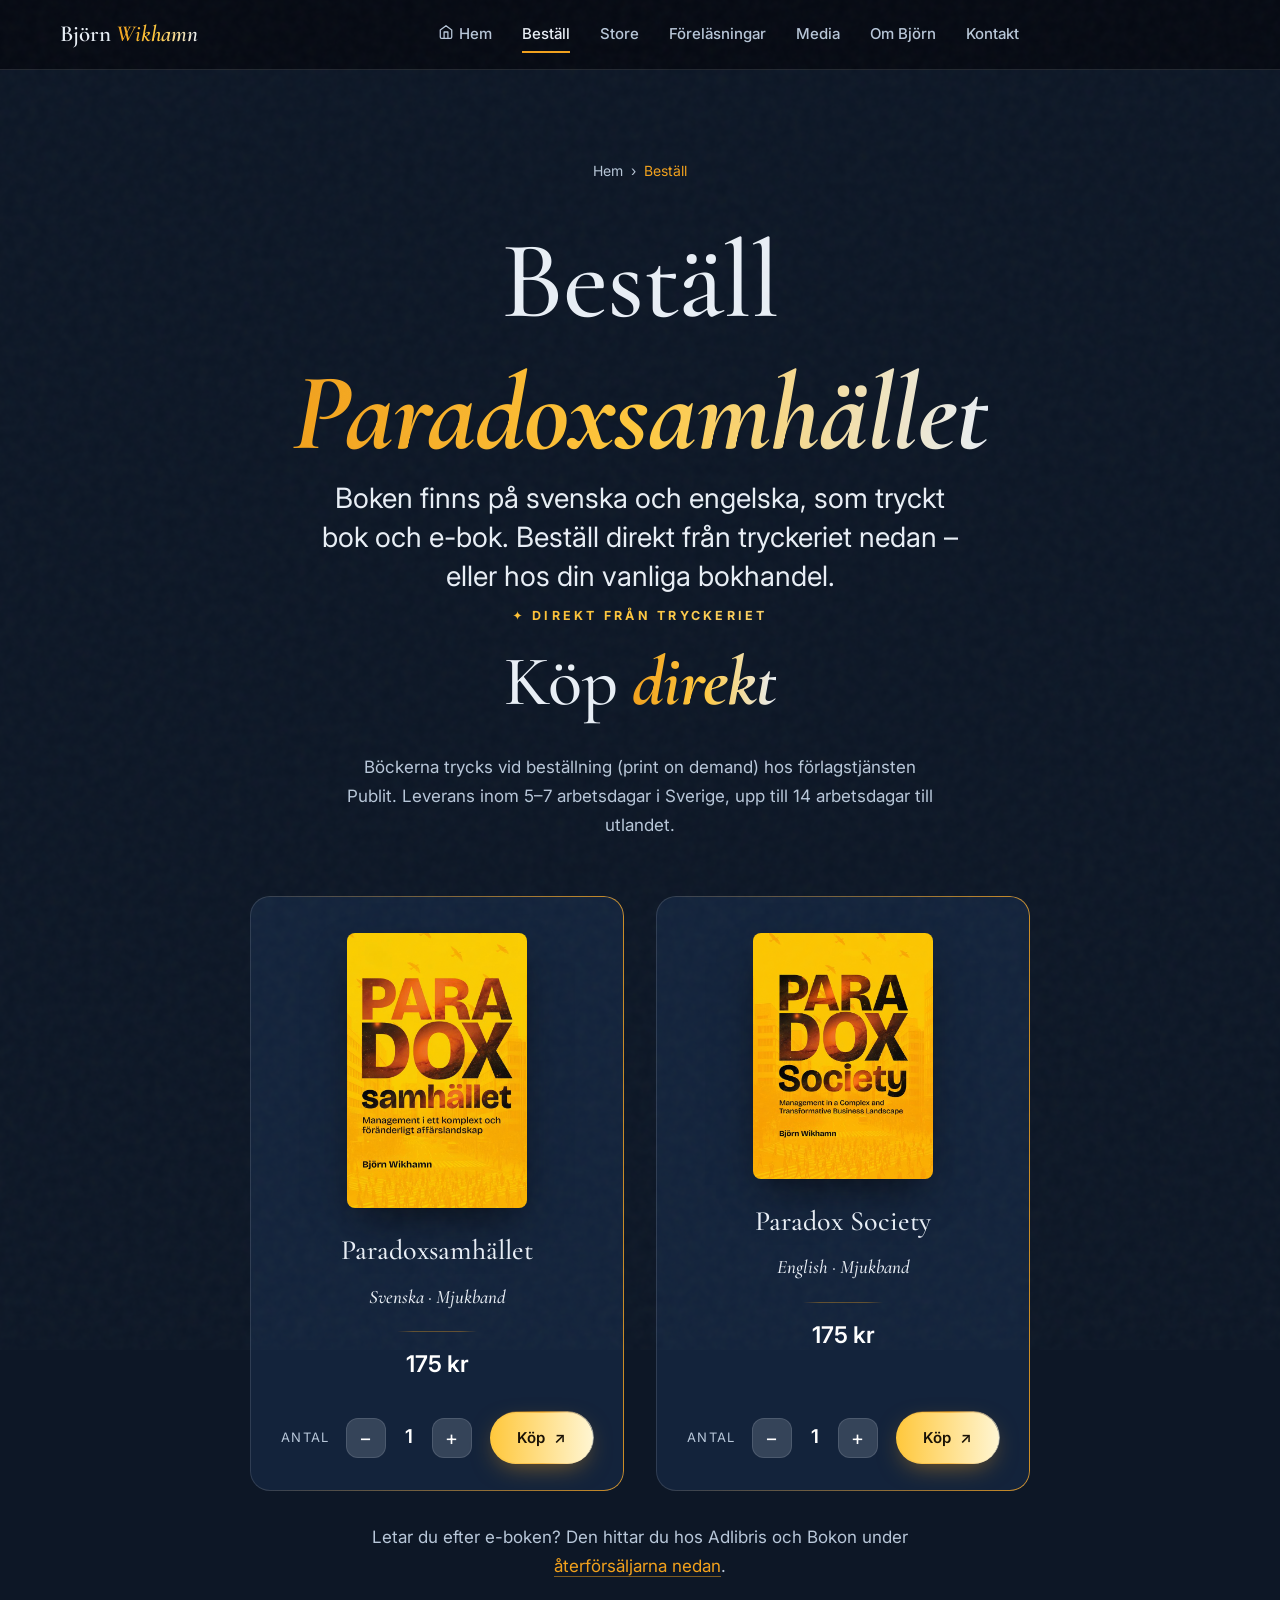
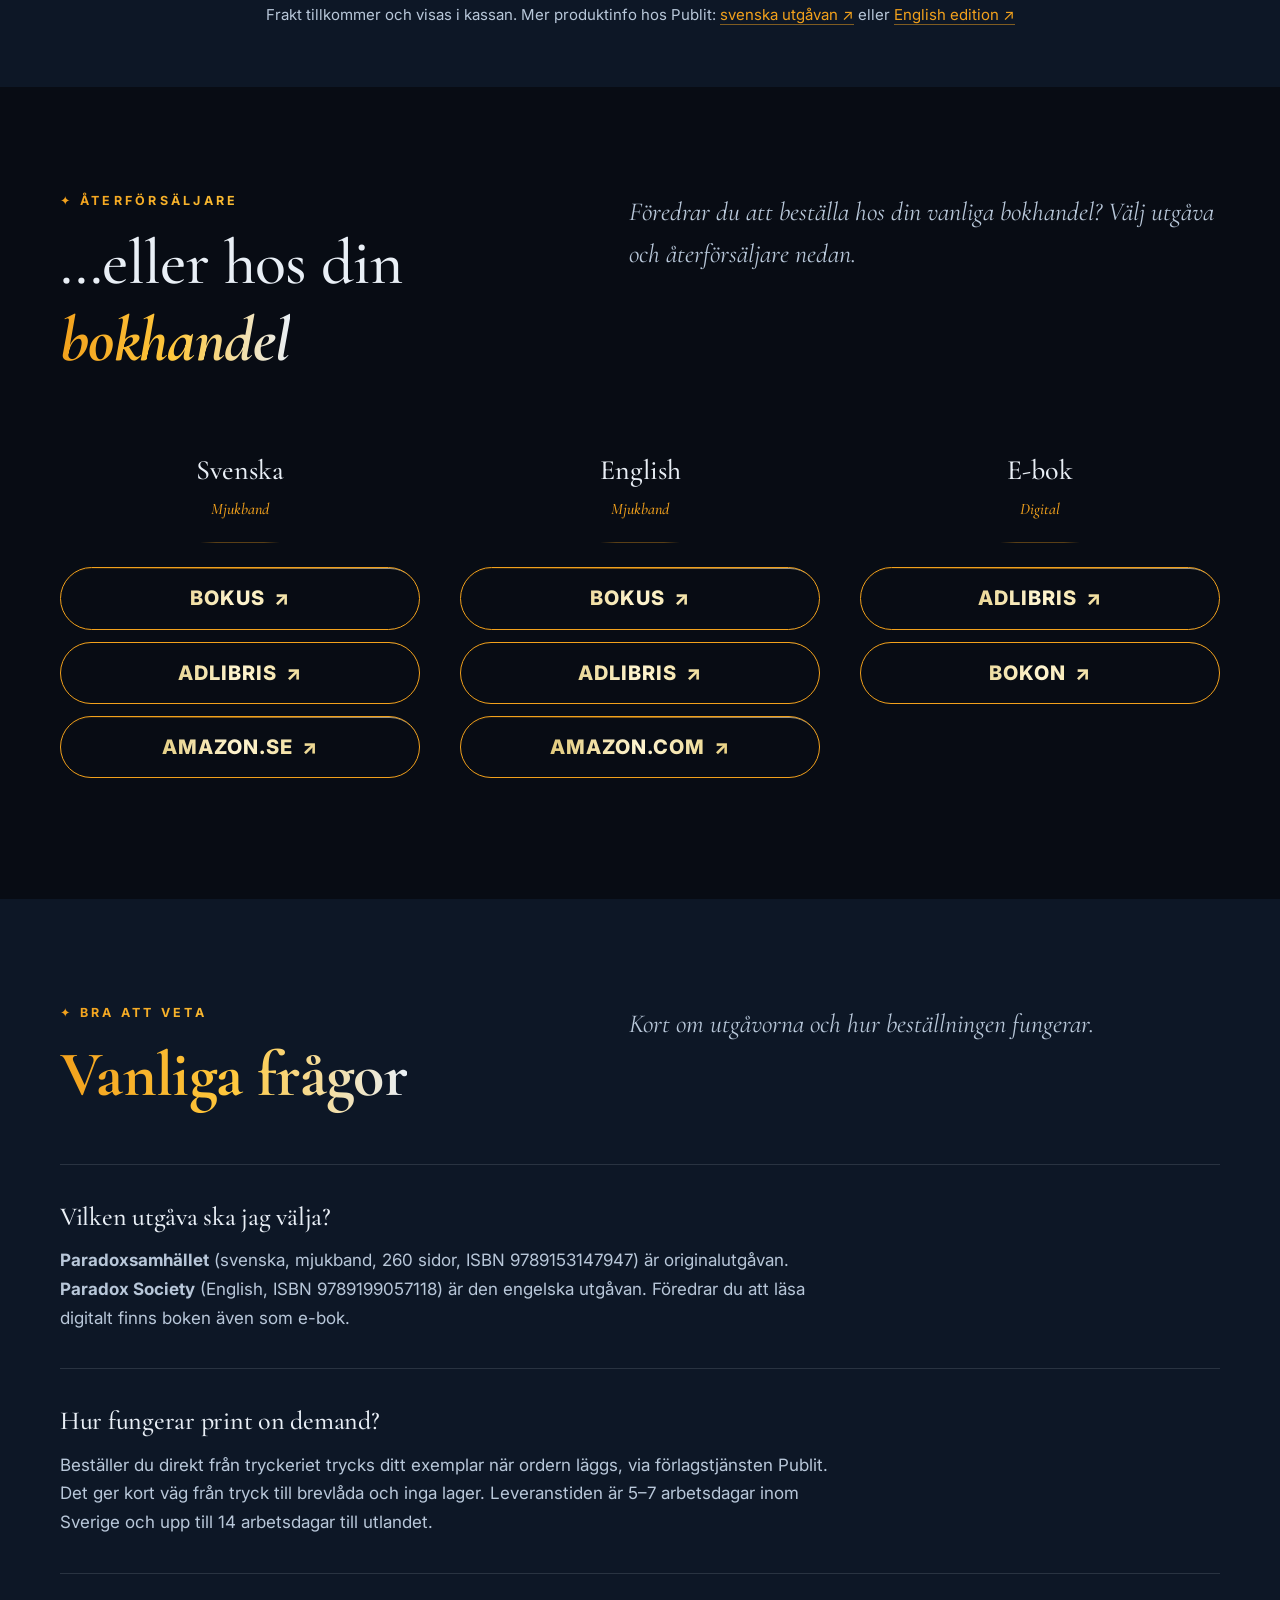
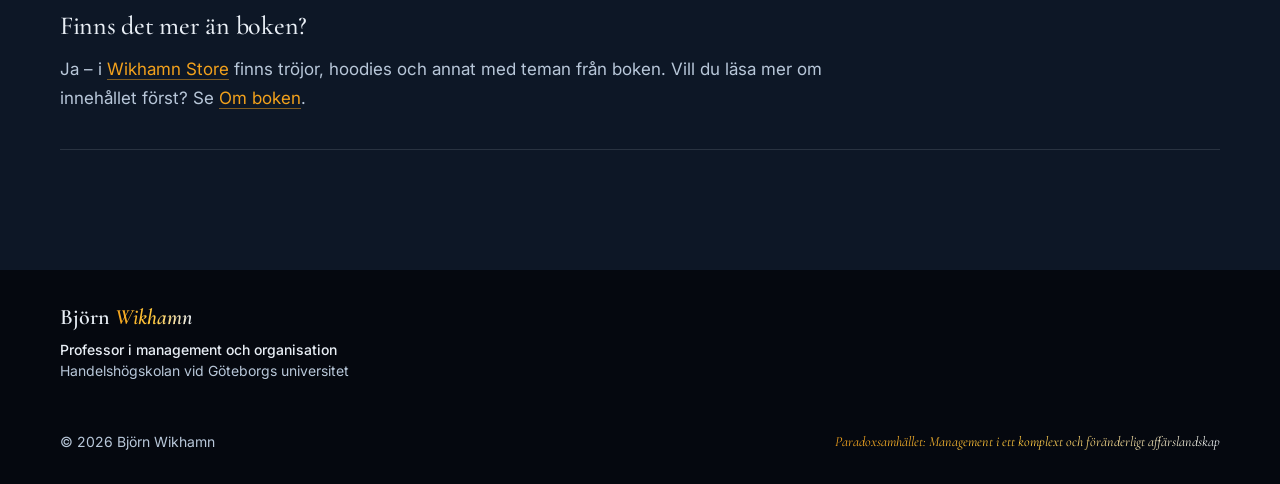
==== commit 1fb8557e: "Bygg om huvudmenyn: Hem-ikon, ny sektionsordning, mindre FAQ/textjusteringar - Ersätt Om boken/FAQ i" ====
--- a/bestall/index.html
+++ b/bestall/index.html
@@ -61,11 +61,12 @@
   <div class="nav-in">
     <a href="/" class="brand">Björn <b>Wikhamn</b></a>
     <div class="menu" id="menu">
-      <a href="/">Hem</a>
+      <a href="/" class="menu-home"><svg viewBox="2 1 20 22" aria-hidden="true" fill="none" stroke="currentColor" stroke-width="2" stroke-linecap="round" stroke-linejoin="round"><path d="M3 9l9-7 9 7v11a2 2 0 0 1-2 2H5a2 2 0 0 1-2-2z"/><polyline points="9 22 9 12 15 12 15 22"/></svg>Hem</a>
       <a href="/bestall/" class="active">Beställ</a>
       <a href="https://store.wikhamn.se">Store</a>
-      <a href="/#boken">Om boken</a>
       <a href="/#forelasningar">Föreläsningar</a>
+      <a href="/#sagt">Media</a>
+      <a href="/#bjorn">Om Björn</a>
       <a href="/#kontakt">Kontakt</a>
     </div>
     <button class="nav-burger" aria-label="Öppna meny"><span></span><span></span><span></span></button>
--- a/style.css
+++ b/style.css
@@ -57,6 +57,8 @@
 .menu a{position:relative;padding:4px 0;transition:color .2s;white-space:nowrap}
 .menu a::after{content:"";position:absolute;left:0;bottom:-2px;width:0;height:1.5px;background:var(--gold);transition:width .25s}
 .menu a:hover{color:var(--cream)}.menu a:hover::after{width:100%}
+.menu a.menu-home{display:inline-flex;align-items:baseline;gap:6px}
+.menu a.menu-home svg{width:14px;height:14px;flex-shrink:0}
 .btn{display:inline-flex;align-items:center;gap:9px;font-family:var(--sans);font-weight:600;font-size:15px;border-radius:100px;padding:12px 22px;cursor:pointer;border:1.5px solid transparent;transition:transform .18s,background .2s,color .2s,box-shadow .2s;white-space:nowrap;position:relative}
 .btn::after {
   content: "";
@@ -245,7 +247,7 @@
 #boken{position:relative;overflow:hidden;padding-bottom:104px}
 .sec-head{display:grid;grid-template-columns:1fr 1.15fr;gap:56px;align-items:start;padding:104px 0 0}
 .sec-tag{font-size:12.5px;letter-spacing:.26em;text-transform:uppercase;font-weight:700;color:var(--gold);display:flex;align-items:center;gap:10px;background:linear-gradient(90deg,var(--gold),var(--yellow),var(--cream),var(--yellow),var(--gold));background-size:200% auto;-webkit-background-clip:text;-webkit-text-fill-color:transparent;animation:paradox-shimmer 8s linear infinite}
-.sec-head h2{font-size:clamp(54px,6.6vw,96px);margin-top:14px;padding-bottom:0.15em}
+.sec-head h2{font-size:clamp(48px,5vw,72px);margin-top:14px;padding-bottom:0.15em}
 .nowrap-h2{white-space:nowrap;font-size:clamp(38px,8.5vw,96px)}
 .copy p{margin-bottom:18px;color:var(--muted);font-size:19px}
 .copy-reveal {
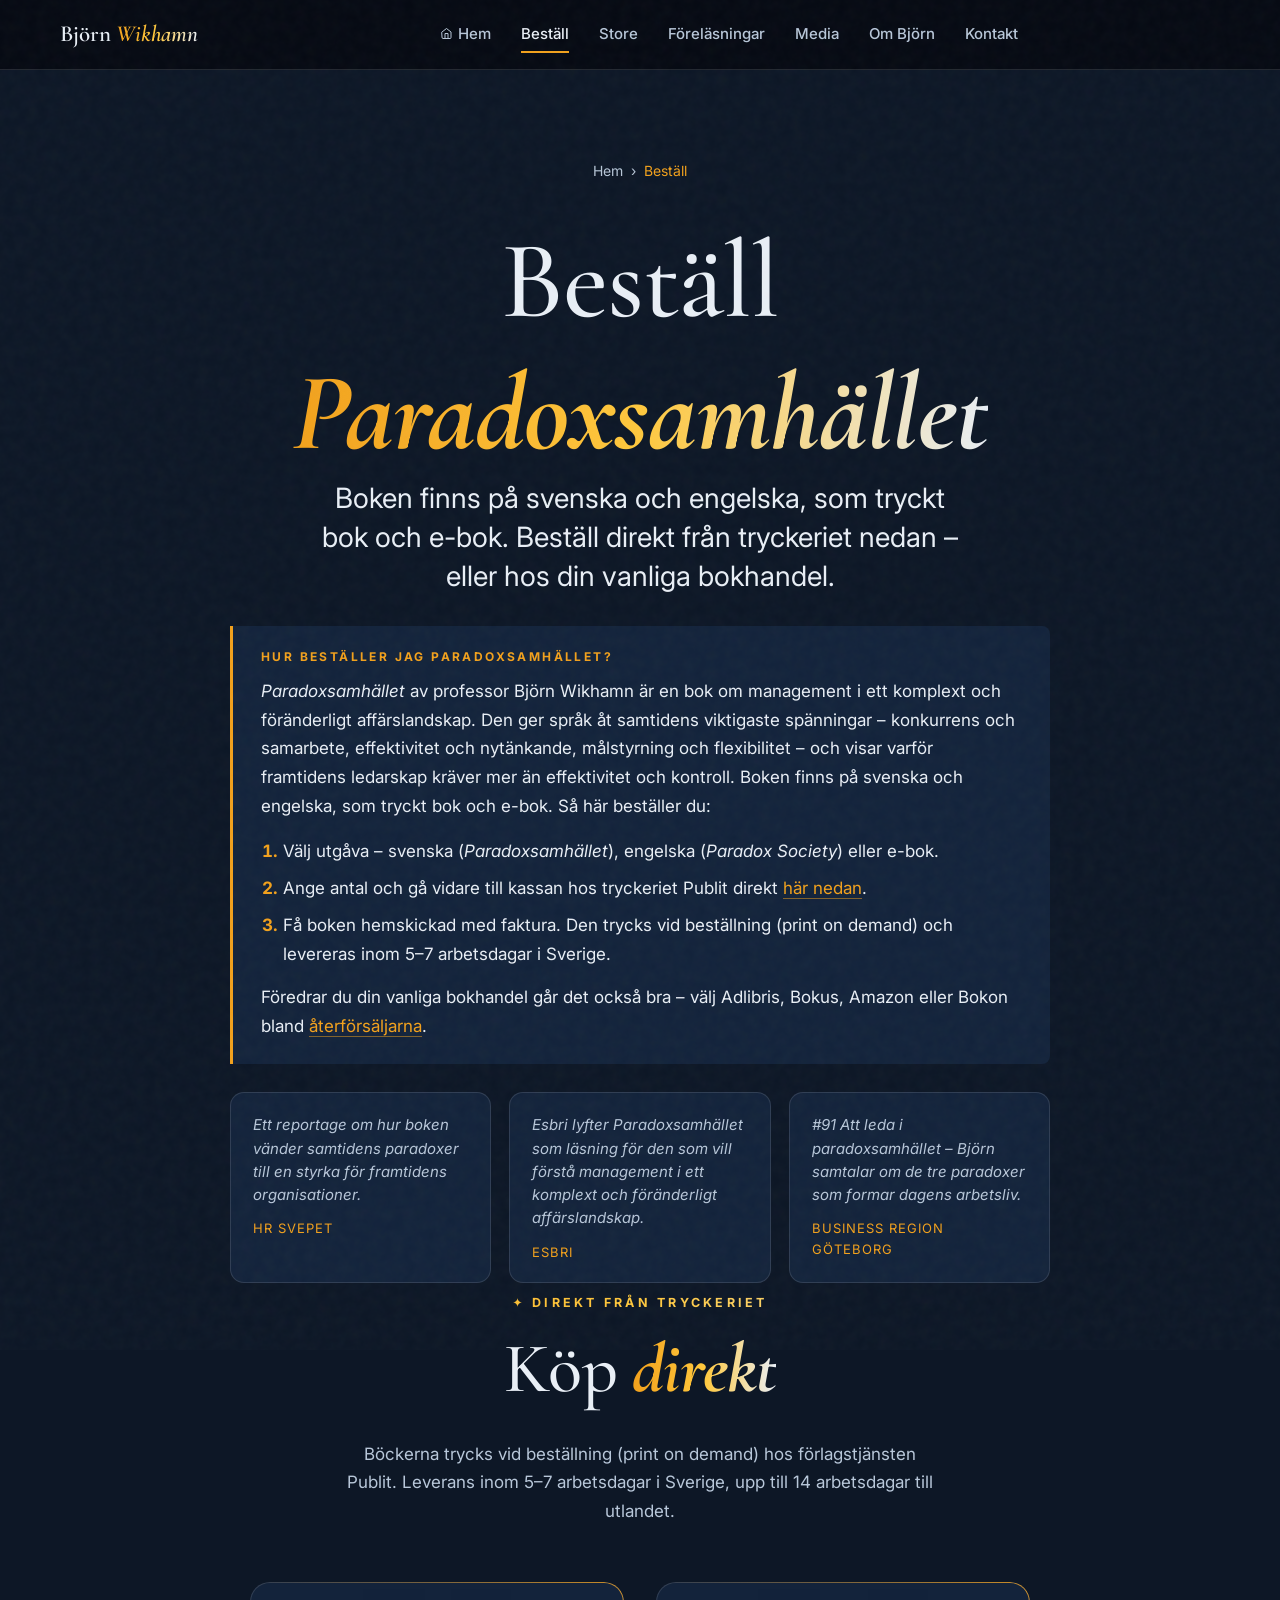
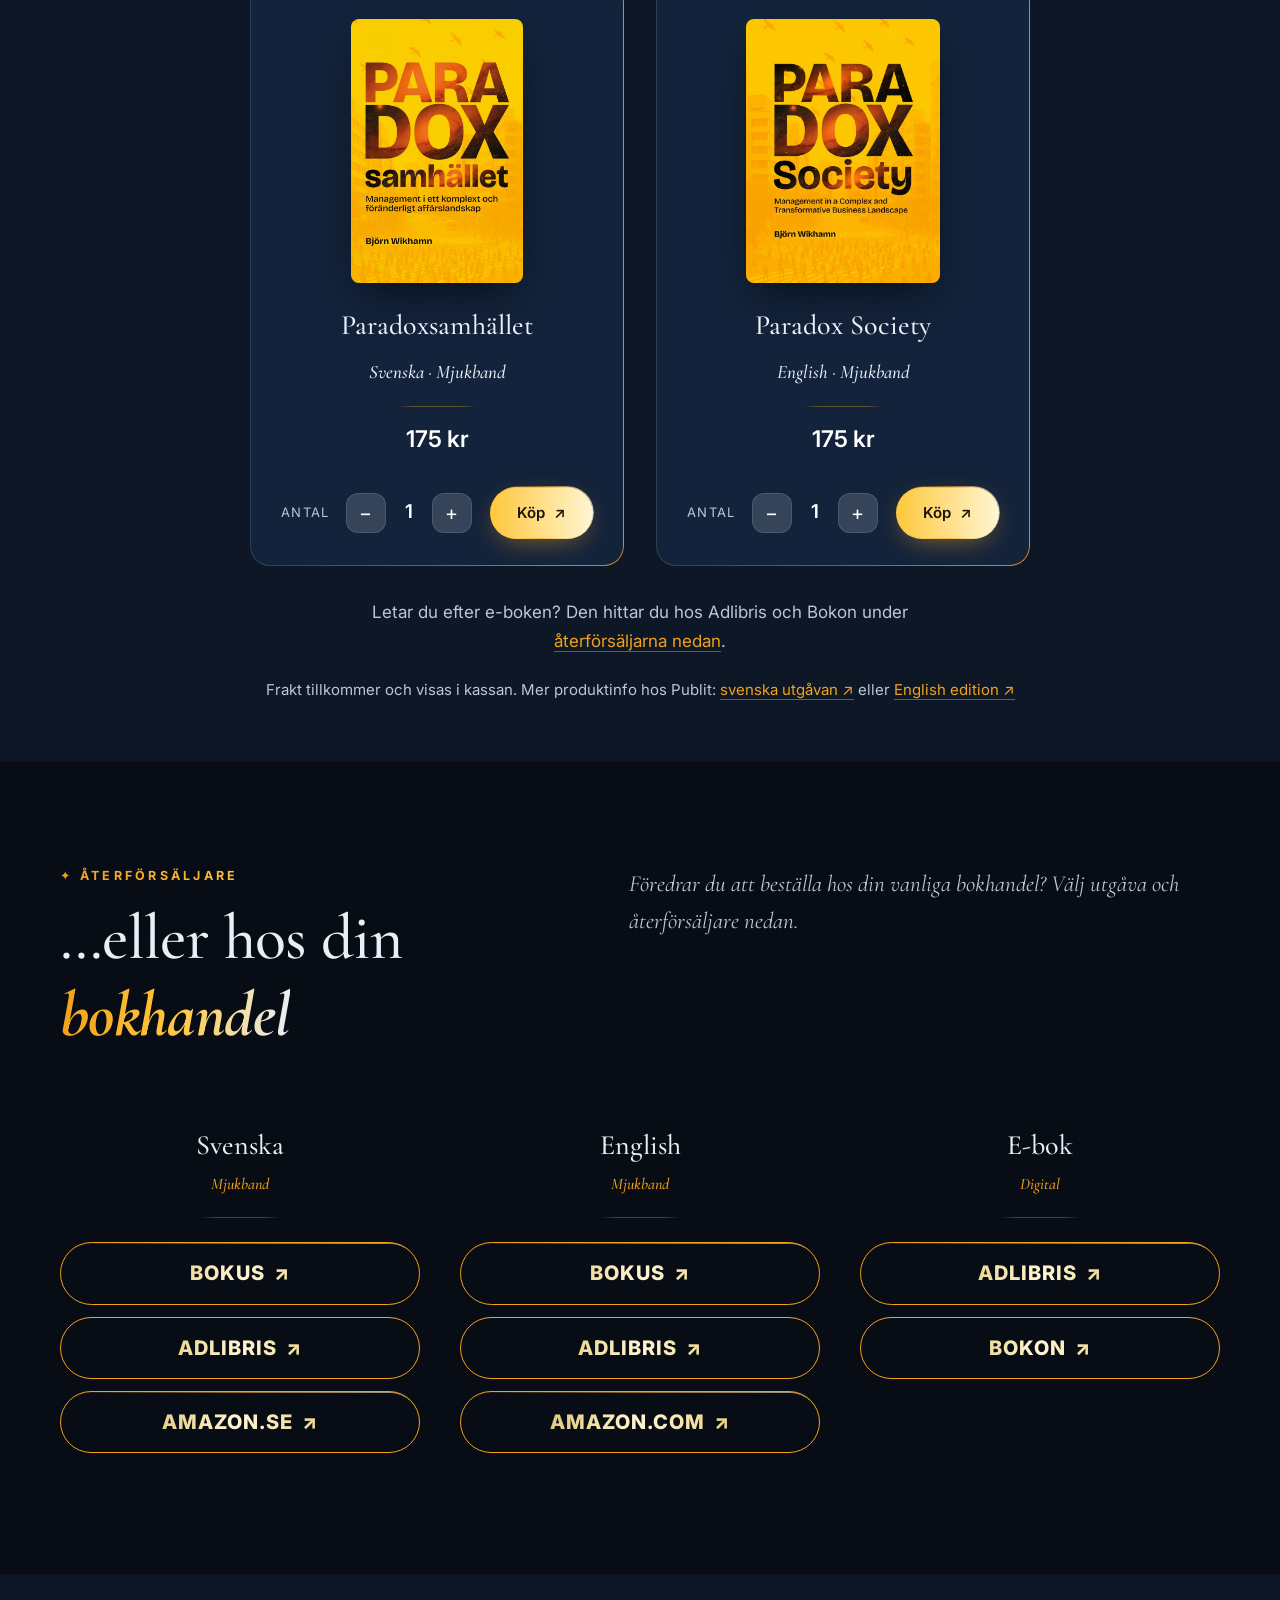
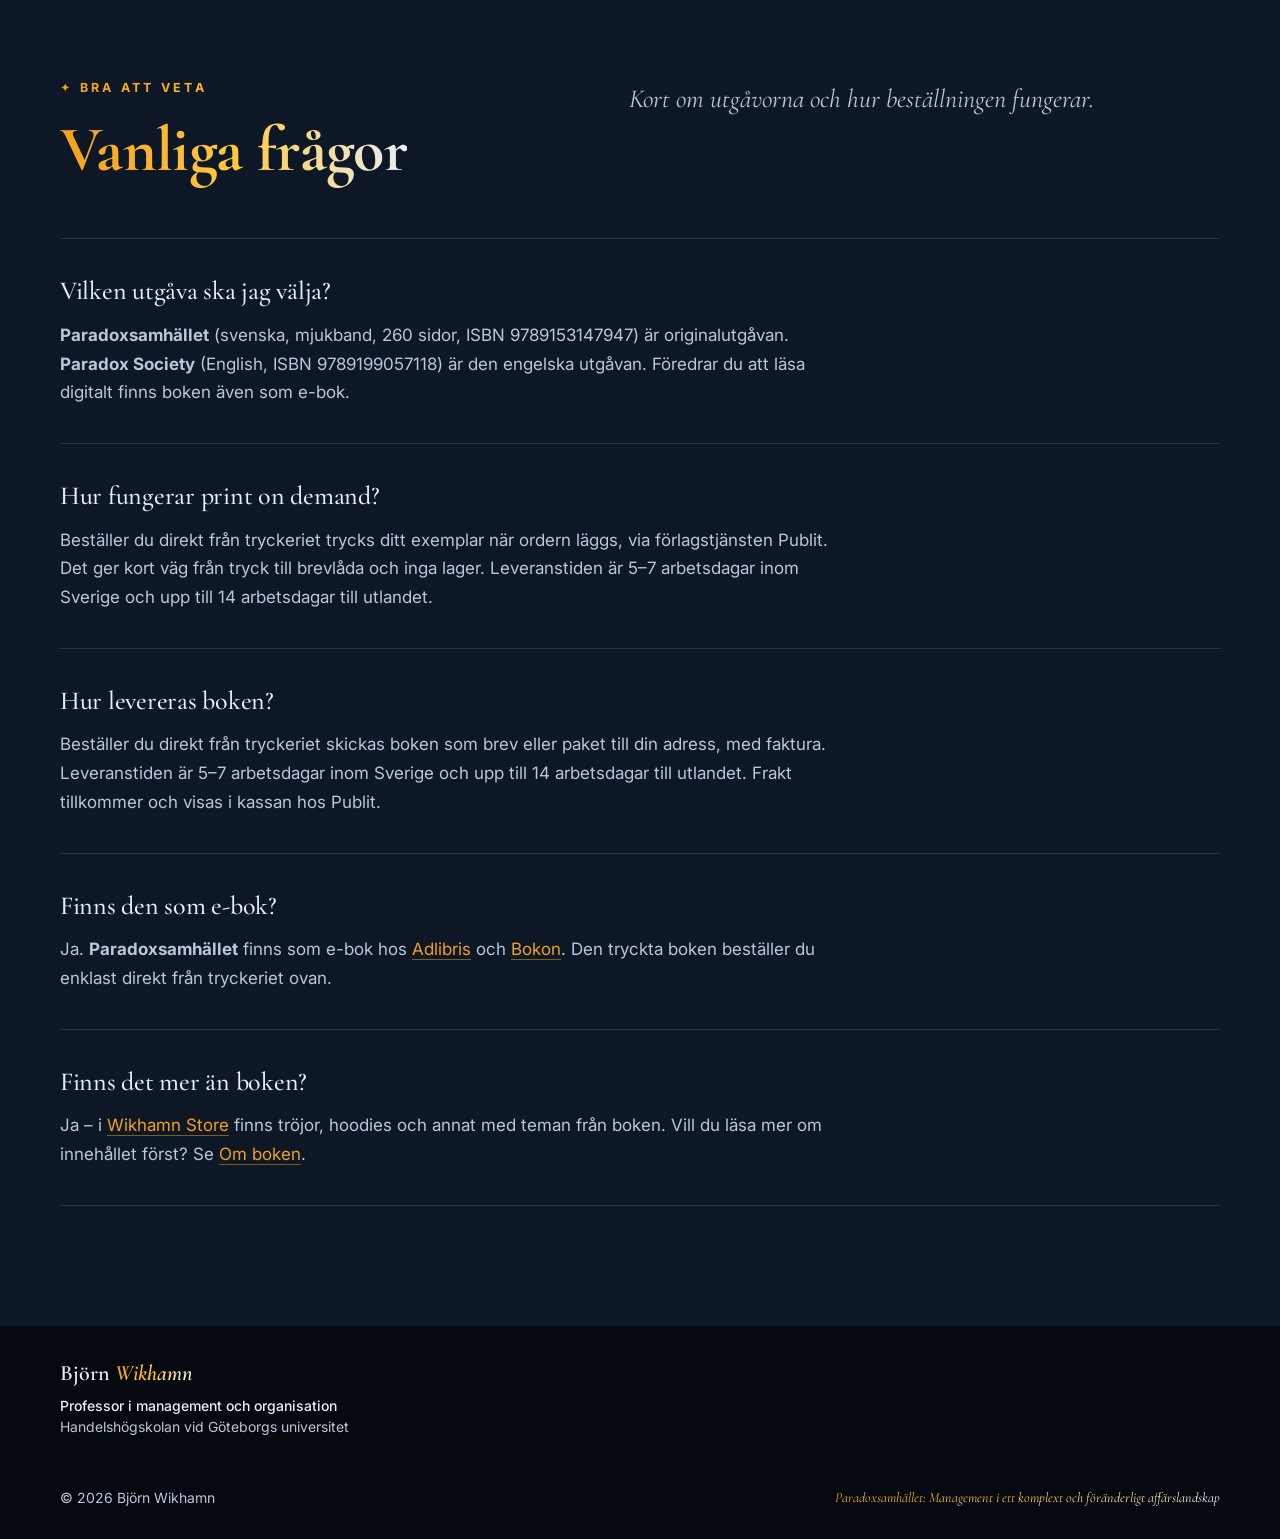
==== commit 16b99197: "SEO/AI: utoka bestall-sidan och exkludera /cdn-cgi/ i robots - Bestall: direktsvar-sektion (Hur best" ====
--- a/bestall/index.html
+++ b/bestall/index.html
@@ -4,7 +4,7 @@
 <meta charset="UTF-8" />
 <meta name="viewport" content="width=device-width, initial-scale=1.0" />
 <title>Beställ Paradoxsamhället | Björn Wikhamn</title>
-<meta name="description" content="Beställ boken Paradoxsamhället av Björn Wikhamn – direkt från tryckeriet via Publit (print on demand) eller hos Bokus, Adlibris, Amazon och Bokon. Svenska, engelska och e-bok." />
+<meta name="description" content="Beställ boken Paradoxsamhället av Björn Wikhamn direkt här. Lär dig hantera komplexitet och paradoxer i modernt management. Snabb leverans." />
 <link rel="canonical" href="https://www.wikhamn.se/bestall/" />
 
 <!-- Open Graph / Facebook -->
@@ -54,6 +54,54 @@
   }
 }
 </script>
+<script type="application/ld+json">
+{
+  "@context": "https://schema.org",
+  "@type": "FAQPage",
+  "mainEntity": [
+    {
+      "@type": "Question",
+      "name": "Hur beställer jag Paradoxsamhället?",
+      "acceptedAnswer": {
+        "@type": "Answer",
+        "text": "Välj utgåva – svenska (Paradoxsamhället), engelska (Paradox Society) eller e-bok. Ange antal och gå vidare till kassan hos tryckeriet Publit. Boken trycks vid beställning (print on demand) och levereras med faktura inom 5–7 arbetsdagar i Sverige. Du kan även beställa hos Adlibris, Bokus, Amazon eller Bokon."
+      }
+    },
+    {
+      "@type": "Question",
+      "name": "Vilken utgåva ska jag välja?",
+      "acceptedAnswer": {
+        "@type": "Answer",
+        "text": "Paradoxsamhället (svenska, mjukband, 260 sidor, ISBN 9789153147947) är originalutgåvan. Paradox Society (English, ISBN 9789199057118) är den engelska utgåvan. Föredrar du att läsa digitalt finns boken även som e-bok."
+      }
+    },
+    {
+      "@type": "Question",
+      "name": "Hur fungerar print on demand?",
+      "acceptedAnswer": {
+        "@type": "Answer",
+        "text": "Beställer du direkt från tryckeriet trycks ditt exemplar när ordern läggs, via förlagstjänsten Publit. Det ger kort väg från tryck till brevlåda och inga lager. Leveranstiden är 5–7 arbetsdagar inom Sverige och upp till 14 arbetsdagar till utlandet."
+      }
+    },
+    {
+      "@type": "Question",
+      "name": "Hur levereras boken?",
+      "acceptedAnswer": {
+        "@type": "Answer",
+        "text": "Beställer du direkt från tryckeriet skickas boken som brev eller paket till din adress, med faktura. Leveranstiden är 5–7 arbetsdagar inom Sverige och upp till 14 arbetsdagar till utlandet. Frakt tillkommer och visas i kassan hos Publit."
+      }
+    },
+    {
+      "@type": "Question",
+      "name": "Finns den som e-bok?",
+      "acceptedAnswer": {
+        "@type": "Answer",
+        "text": "Ja. Paradoxsamhället finns som e-bok hos Adlibris och Bokon. Den tryckta boken beställer du enklast direkt från tryckeriet via Publit."
+      }
+    }
+  ]
+}
+</script>
 </head>
 <body>
 
@@ -83,6 +131,28 @@
     </div>
   </div>
 </header>
+
+<section id="oversikt" class="bestall-intro">
+  <div class="mouse-glow"></div>
+  <div class="wrap">
+    <div class="def-box reveal">
+      <h2 class="def-q">Hur beställer jag Paradoxsamhället?</h2>
+      <p><em>Paradoxsamhället</em> av professor Björn Wikhamn är en bok om management i ett komplext och föränderligt affärslandskap. Den ger språk åt samtidens viktigaste spänningar – konkurrens och samarbete, effektivitet och nytänkande, målstyrning och flexibilitet – och visar varför framtidens ledarskap kräver mer än effektivitet och kontroll. Boken finns på svenska och engelska, som tryckt bok och e-bok. Så här beställer du:</p>
+      <ol class="order-steps">
+        <li>Välj utgåva – svenska (<em>Paradoxsamhället</em>), engelska (<em>Paradox Society</em>) eller e-bok.</li>
+        <li>Ange antal och gå vidare till kassan hos tryckeriet Publit direkt <a href="#publit">här nedan</a>.</li>
+        <li>Få boken hemskickad med faktura. Den trycks vid beställning (print on demand) och levereras inom 5–7 arbetsdagar i Sverige.</li>
+      </ol>
+      <p style="margin-top:14px">Föredrar du din vanliga bokhandel går det också bra – välj Adlibris, Bokus, Amazon eller Bokon bland <a href="#store">återförsäljarna</a>.</p>
+    </div>
+
+    <div class="ps-quotes reveal" style="transition-delay:0.05s">
+      <blockquote>Ett reportage om hur boken vänder samtidens paradoxer till en styrka för framtidens organisationer.<cite>HR Svepet</cite></blockquote>
+      <blockquote>Esbri lyfter <em>Paradoxsamhället</em> som läsning för den som vill förstå management i ett komplext och föränderligt affärslandskap.<cite>Esbri</cite></blockquote>
+      <blockquote>#91 Att leda i paradoxsamhället – Björn samtalar om de tre paradoxer som formar dagens arbetsliv.<cite>Business Region Göteborg</cite></blockquote>
+    </div>
+  </div>
+</section>
 
 <section id="publit" class="bestall-publit">
   <div class="mouse-glow"></div>
@@ -193,6 +263,14 @@
         <p>Beställer du direkt från tryckeriet trycks ditt exemplar när ordern läggs, via förlagstjänsten Publit. Det ger kort väg från tryck till brevlåda och inga lager. Leveranstiden är 5–7 arbetsdagar inom Sverige och upp till 14 arbetsdagar till utlandet.</p>
       </div>
       <div class="faq-item reveal" style="transition-delay: 0.15s">
+        <h3>Hur levereras boken?</h3>
+        <p>Beställer du direkt från tryckeriet skickas boken som brev eller paket till din adress, med faktura. Leveranstiden är 5–7 arbetsdagar inom Sverige och upp till 14 arbetsdagar till utlandet. Frakt tillkommer och visas i kassan hos Publit.</p>
+      </div>
+      <div class="faq-item reveal" style="transition-delay: 0.2s">
+        <h3>Finns den som e-bok?</h3>
+        <p>Ja. <strong>Paradoxsamhället</strong> finns som e-bok hos <a href="https://www.adlibris.com/sv/bok/paradoxsamhallet-management-i-ett-komplext-och-foranderligt-affarslandskap-9789153147947" target="_blank" rel="noopener">Adlibris</a> och <a href="https://bokon.se/ebocker/other/paradoxsamhallet_bjorn-wikhamn/" target="_blank" rel="noopener">Bokon</a>. Den tryckta boken beställer du enklast direkt från tryckeriet ovan.</p>
+      </div>
+      <div class="faq-item reveal" style="transition-delay: 0.25s">
         <h3>Finns det mer än boken?</h3>
         <p>Ja – i <a href="https://store.wikhamn.se" target="_blank" rel="noopener">Wikhamn Store</a> finns tröjor, hoodies och annat med teman från boken. Vill du läsa mer om innehållet först? Se <a href="/#boken">Om boken</a>.</p>
       </div>
--- a/style.css
+++ b/style.css
@@ -58,8 +58,8 @@
 .menu a::after{content:"";position:absolute;left:0;bottom:-2px;width:0;height:1.5px;background:var(--gold);transition:width .25s}
 .menu a:hover{color:var(--cream)}.menu a:hover::after{width:100%}
 .menu a.menu-home{display:inline-flex;align-items:baseline;gap:6px}
-.menu a.menu-home svg{width:14px;height:14px;flex-shrink:0}
-.btn{display:inline-flex;align-items:center;gap:9px;font-family:var(--sans);font-weight:600;font-size:15px;border-radius:100px;padding:12px 22px;cursor:pointer;border:1.5px solid transparent;transition:transform .18s,background .2s,color .2s,box-shadow .2s;white-space:nowrap;position:relative}
+.menu a.menu-home svg{width:11px;height:11px;flex-shrink:0}
+.btn{display:inline-flex;align-items:center;gap:9px;font-family:var(--sans);font-style:normal;font-weight:600;font-size:15px;border-radius:100px;padding:12px 22px;cursor:pointer;border:1.5px solid transparent;transition:transform .18s,background .2s,color .2s,box-shadow .2s;white-space:nowrap;position:relative}
 .btn::after {
   content: "";
   position: absolute;
@@ -258,6 +258,9 @@
   font-size: 26px;
 }
 #kontakt .copy-reveal p {
+  font-size: 23px;
+}
+#store .copy-reveal p {
   font-size: 23px;
 }
 p.intro-text {
@@ -1080,6 +1083,7 @@
   .menu a:hover{color:var(--gold);padding-left:15px;background:rgba(242,161,28,0.04)}
   .menu a:last-child{border-bottom:0}
   .menu a::after{display:none}
+  .menu a.menu-home svg{width:13px;height:13px}
   .menu-cta{display:block;color:var(--gold);font-weight:700}
   .nav-cta{display:none}
   .nav-burger{display:flex}
@@ -1274,6 +1278,19 @@
 .menu a.active::after{width:100%}
 .bestall-hero{padding-top:100px;position:relative;overflow:hidden}
 .bestall-hero .ps-hero-inner{padding:60px 0 10px}
+.bestall-intro{position:relative;overflow:hidden;padding:20px 0 10px}
+.bestall-intro .wrap{position:relative;z-index:2}
+.bestall-intro .def-box{max-width:820px;margin:0 auto}
+.bestall-intro .def-box p{font-size:17px;color:var(--cream);line-height:1.7}
+.bestall-intro .def-box a{color:var(--gold);border-bottom:1px solid rgba(242,161,28,.5);transition:border-color .2s}
+.bestall-intro .def-box a:hover{border-color:var(--gold)}
+.order-steps{margin:16px 0 0;padding-left:22px;color:var(--cream);font-size:17px;line-height:1.7}
+.order-steps li{margin-bottom:8px}
+.order-steps li::marker{color:var(--gold);font-weight:700}
+.ps-quotes{max-width:820px;margin:28px auto 0;display:grid;grid-template-columns:repeat(3,1fr);gap:18px}
+.ps-quotes blockquote{margin:0;background:var(--bg-2);border:1px solid var(--line);border-radius:14px;padding:20px 22px;color:var(--muted);font-size:15px;line-height:1.55;font-style:italic}
+.ps-quotes cite{display:block;margin-top:12px;font-style:normal;font-size:13px;letter-spacing:.08em;text-transform:uppercase;color:var(--gold)}
+@media(max-width:820px){.ps-quotes{grid-template-columns:1fr;max-width:520px}}
 .bestall-publit{position:relative;overflow:hidden;padding-bottom:60px}
 .bestall-publit .wrap{position:relative;z-index:2}
 .publit-grid{display:grid;grid-template-columns:repeat(2,1fr);gap:32px;max-width:780px;margin:0 auto}
@@ -1283,7 +1300,7 @@
 .publit-card{position:relative;background:var(--bg-2);border:1px solid var(--line);border-radius:20px;padding:36px 30px 26px;display:flex;flex-direction:column;gap:14px;transition:transform .5s cubic-bezier(0.23,1,0.32,1),border-color .3s}
 .publit-card:hover{transform:translateY(-8px);border-color:rgba(242,161,28,.3)}
 .publit-card::after{content:"";position:absolute;inset:-1px;border-radius:inherit;padding:1px;background:linear-gradient(90deg,transparent,var(--gold),transparent);background-size:200% 100%;-webkit-mask:linear-gradient(#fff 0 0) content-box,linear-gradient(#fff 0 0);mask:linear-gradient(#fff 0 0) content-box,linear-gradient(#fff 0 0);-webkit-mask-composite:xor;mask-composite:exclude;animation:paradox-shimmer 6s linear infinite;pointer-events:none;opacity:.8}
-.publit-cover{width:min(58%,180px);margin:0 auto 6px;border-radius:8px;box-shadow:0 18px 40px -12px rgba(0,0,0,.65)}
+.publit-cover{height:min(58vw,264px);width:auto;max-width:80%;object-fit:contain;margin:0 auto 6px;border-radius:8px;box-shadow:0 18px 40px -12px rgba(0,0,0,.65)}
 .publit-price{text-align:center;color:#fff;font-size:23px;font-weight:600;font-family:var(--sans)}
 .publit-buy{display:flex;align-items:center;justify-content:space-between;gap:18px;margin-top:auto;padding-top:14px;flex-wrap:wrap}
 .qty-ctrl{display:flex;align-items:center;gap:10px}
@@ -1301,6 +1318,8 @@
 @media(max-width:900px){
   .bestall-hero .ps-hero-inner{padding-top:20px}
   .publit-grid{grid-template-columns:1fr;gap:24px;max-width:420px}
+  .publit-buy{flex-direction:column;align-items:center;gap:16px}
+  .publit-checkout{width:100%;max-width:220px;justify-content:center}
 }
 @media(max-width:520px){
   .bestall-hero .ps-hero-inner h1{font-size:clamp(34px,11vw,54px)}
